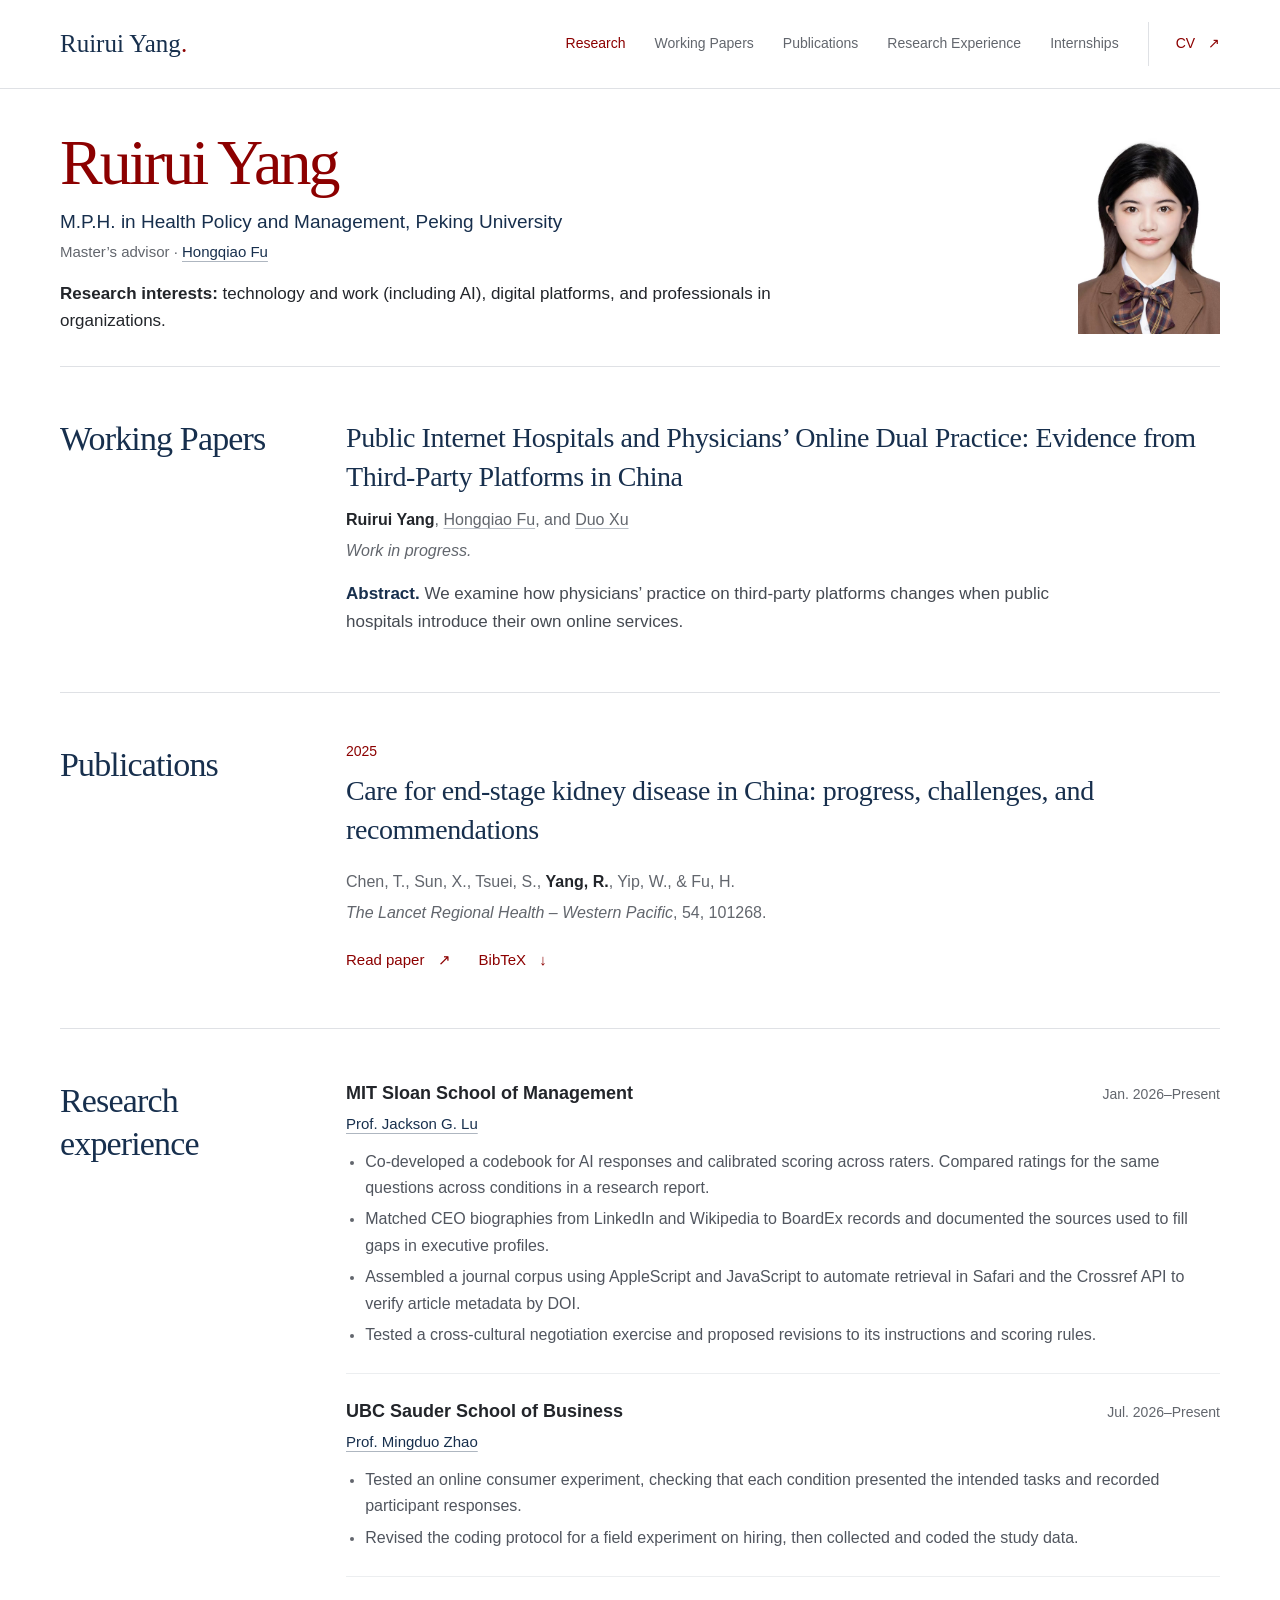
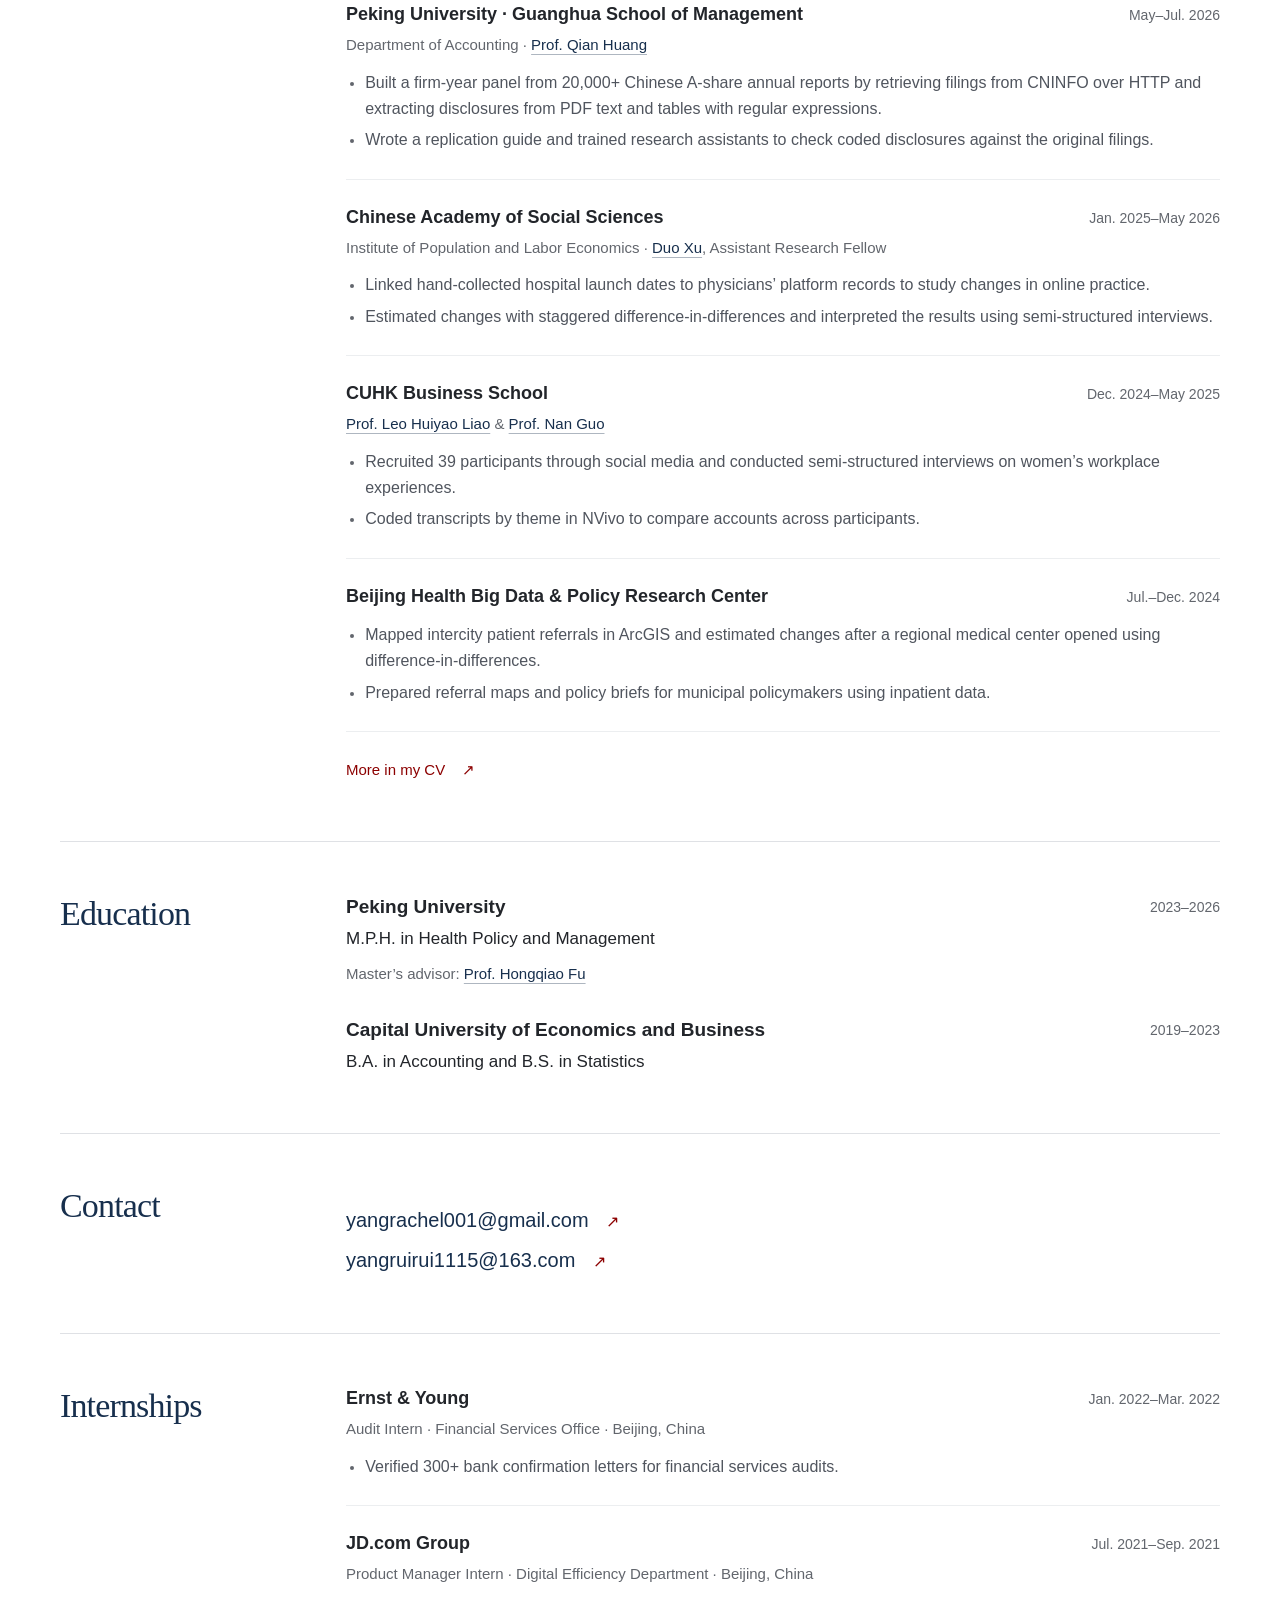
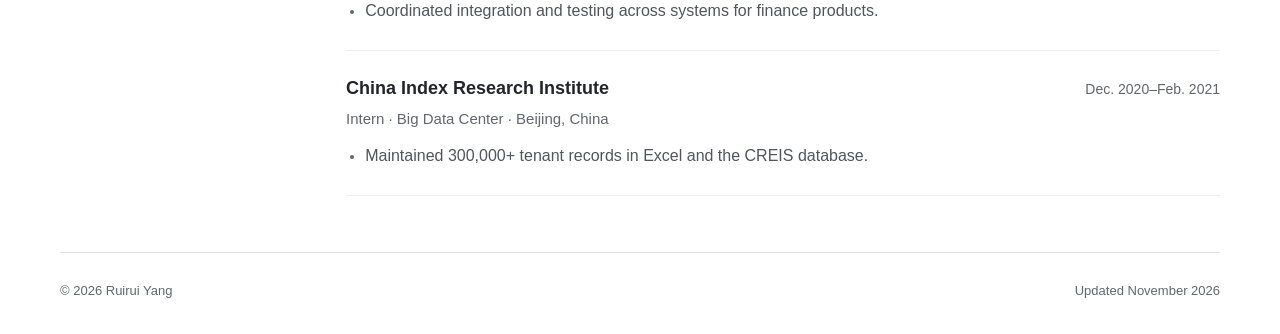
==== index.html @ d7602ce9 "Clarify research methods and consolidate the MIT appointment in the academic CV" ====
<!doctype html>
<html lang="en">
<head>
  <meta charset="utf-8">
  <meta name="viewport" content="width=device-width, initial-scale=1">
  <meta name="theme-color" content="#8c0000">
  <title>Ruirui Yang</title>
  <meta name="description" content="Ruirui Yang’s academic homepage. Research interests include technology and work (including AI), digital platforms, and professionals in organizations.">
  <link rel="canonical" href="https://rachel-00.github.io/">
  <meta property="og:type" content="website">
  <meta property="og:title" content="Ruirui Yang">
  <meta property="og:description" content="Working papers, publications, and research experience.">
  <meta property="og:url" content="https://rachel-00.github.io/">
  <meta property="og:image" content="https://rachel-00.github.io/assets/portrait.jpg">
  <link rel="icon" href="assets/favicon.svg" type="image/svg+xml">
  <link rel="stylesheet" href="style.css?v=9ab82fa573bd">
  <script src="script.js?v=447351da52c9" defer></script>
</head>
<body>
  <a class="skip-link" href="#main">Skip to content</a>
  <header class="site-header">
    <div class="header-inner">
      <a class="brand" href="#home" aria-label="Ruirui Yang, home">Ruirui Yang<span aria-hidden="true">.</span></a>
      <button class="menu-toggle" type="button" aria-expanded="false" aria-controls="navigation">Menu <span aria-hidden="true">+</span></button>
      <nav id="navigation" aria-label="Main navigation">
        <a href="#research">Research</a>
        <a href="#working-papers">Working Papers</a>
        <a href="#publications">Publications</a>
        <a href="#experience">Research Experience</a>
        <a href="#internships">Internships</a>
        <a class="nav-cv" href="assets/Ruirui_Yang_CV.pdf?v=238745b61791" target="_blank" rel="noopener">CV <span aria-hidden="true">↗</span><span class="sr-only"> (PDF, opens in a new tab)</span></a>
      </nav>
    </div>
  </header>
  <main id="main" class="wrap">
    <section class="research-intro" id="research" aria-labelledby="name">
      <div class="identity" id="home">
        <h1 id="name">Ruirui Yang</h1>
        <p class="affiliation">M.P.H. in Health Policy and Management, Peking University</p>
        <p class="mentor">Master’s advisor · <a href="https://sph.pku.edu.cn/info/1652/4304.htm" target="_blank" rel="noopener">Hongqiao Fu<span class="sr-only"> (opens in a new tab)</span></a></p>
      </div>
      <figure class="profile-photo"><img src="assets/portrait.jpg" width="780" height="1134" alt="Ruirui Yang" fetchpriority="high"></figure>
      <p class="research-interests"><strong>Research interests:</strong> technology and work (including AI), digital platforms, and professionals in organizations.</p>
    </section>

    <section class="content-section" id="working-papers" aria-labelledby="working-title">
      <div class="section-heading"><h2 id="working-title">Working Papers</h2></div>
      <article class="section-content publication working-paper" aria-labelledby="hospital-paper">
        <h3 id="hospital-paper">Public Internet Hospitals and Physicians’ Online Dual Practice: Evidence from Third-Party Platforms in China</h3>
        <p class="authors"><strong>Ruirui Yang</strong>, <a href="https://sph.pku.edu.cn/info/1652/4304.htm">Hongqiao Fu</a>, and <a href="http://iple.cssn.cn/kydw/tx/xd/">Duo Xu</a></p>
        <p class="journal"><em>Work in progress.</em></p>
        <p class="paper-abstract"><b>Abstract.</b> We examine how physicians’ practice on third-party platforms changes when public hospitals introduce their own online services.</p>
      </article>
    </section>

    <section class="content-section" id="publications" aria-labelledby="publications-title">
      <div class="section-heading"><h2 id="publications-title">Publications</h2></div>
      <div class="section-content"><article class="publication">
        <p class="publication-year">2025</p>
        <h3><a href="https://doi.org/10.1016/j.lanwpc.2024.101268" target="_blank" rel="noopener">Care for end-stage kidney disease in China: progress, challenges, and recommendations<span class="sr-only"> (opens in a new tab)</span></a></h3>
        <p class="authors">Chen, T., Sun, X., Tsuei, S., <strong>Yang, R.</strong>, Yip, W., &amp; Fu, H.</p>
        <p class="journal"><em>The Lancet Regional Health – Western Pacific</em>, 54, 101268.</p>
        <div class="publication-links"><a href="https://doi.org/10.1016/j.lanwpc.2024.101268" target="_blank" rel="noopener">Read paper <span aria-hidden="true">↗</span><span class="sr-only"> (opens in a new tab)</span></a><a href="assets/yang-2025-kidney-care.bib" download>BibTeX <span aria-hidden="true">↓</span></a></div>
      </article></div>
    </section>

    <section class="content-section" id="experience" aria-labelledby="experience-title">
      <div class="section-heading"><h2 id="experience-title">Research experience</h2></div>
      <div class="section-content">

        <article class="appointment">
          <div class="entry"><h3>MIT Sloan School of Management</h3><p class="date">Jan. 2026–Present</p></div>
          <p class="mentor"><a href="https://www.jacksonlu.net/" target="_blank" rel="noopener">Prof. Jackson G. Lu<span class="sr-only"> (opens in a new tab)</span></a></p>
          <ul>
            <li>Co-developed a codebook for AI responses and calibrated scoring across raters. Compared ratings for the same questions across conditions in a research report.</li>
            <li>Matched CEO biographies from LinkedIn and Wikipedia to BoardEx records and documented the sources used to fill gaps in executive profiles.</li>
            <li>Assembled a journal corpus using AppleScript and JavaScript to automate retrieval in Safari and the Crossref API to verify article metadata by DOI.</li>
            <li>Tested a cross-cultural negotiation exercise and proposed revisions to its instructions and scoring rules.</li>
          </ul>
        </article>
        <article class="appointment">
          <div class="entry"><h3>UBC Sauder School of Business</h3><p class="date">Jul. 2026–Present</p></div>
          <p class="mentor"><a href="https://mingduozhao.com/" target="_blank" rel="noopener">Prof. Mingduo Zhao<span class="sr-only"> (opens in a new tab)</span></a></p>
          <ul>
            <li>Tested an online consumer experiment, checking that each condition presented the intended tasks and recorded participant responses.</li>
            <li>Revised the coding protocol for a field experiment on hiring, then collected and coded the study data.</li>
          </ul>
        </article>
        <article class="appointment">
          <div class="entry"><h3>Peking University · Guanghua School of Management</h3><p class="date">May–Jul. 2026</p></div>
          <p class="mentor">Department of Accounting · <a href="https://en.gsm.pku.edu.cn/faculty/qhuang/" target="_blank" rel="noopener">Prof. Qian Huang<span class="sr-only"> (opens in a new tab)</span></a></p>
          <ul>
            <li>Built a firm-year panel from 20,000+ Chinese A-share annual reports by retrieving filings from CNINFO over HTTP and extracting disclosures from PDF text and tables with regular expressions.</li>
            <li>Wrote a replication guide and trained research assistants to check coded disclosures against the original filings.</li>
          </ul>
        </article>
        <article class="appointment">
          <div class="entry"><h3>Chinese Academy of Social Sciences</h3><p class="date">Jan. 2025–May 2026</p></div>
          <p class="mentor">Institute of Population and Labor Economics · <a href="http://iple.cssn.cn/kydw/tx/xd/" target="_blank" rel="noopener">Duo Xu<span class="sr-only"> (opens in a new tab)</span></a>, Assistant Research Fellow</p>
          <ul>
            <li>Linked hand-collected hospital launch dates to physicians’ platform records to study changes in online practice.</li>
            <li>Estimated changes with staggered difference-in-differences and interpreted the results using semi-structured interviews.</li>
          </ul>
        </article>
        <article class="appointment">
          <div class="entry"><h3>CUHK Business School</h3><p class="date">Dec. 2024–May 2025</p></div>
          <p class="mentor"><a href="https://www.bschool.cuhk.edu.hk/staff/liao-huiyao/" target="_blank" rel="noopener">Prof. Leo Huiyao Liao<span class="sr-only"> (opens in a new tab)</span></a> &amp; <a href="https://www.bschool.cuhk.edu.hk/staff/guo-nan/" target="_blank" rel="noopener">Prof. Nan Guo<span class="sr-only"> (opens in a new tab)</span></a></p>
          <ul>
            <li>Recruited 39 participants through social media and conducted semi-structured interviews on women’s workplace experiences.</li>
            <li>Coded transcripts by theme in NVivo to compare accounts across participants.</li>
          </ul>
        </article>
        <article class="appointment">
          <div class="entry"><h3>Beijing Health Big Data &amp; Policy Research Center</h3><p class="date">Jul.–Dec. 2024</p></div>
          <ul>
            <li>Mapped intercity patient referrals in ArcGIS and estimated changes after a regional medical center opened using difference-in-differences.</li>
            <li>Prepared referral maps and policy briefs for municipal policymakers using inpatient data.</li>
          </ul>
        </article>
        <a class="text-link full-cv-link" href="assets/Ruirui_Yang_CV.pdf?v=238745b61791" target="_blank" rel="noopener">More in my CV <span aria-hidden="true">↗</span><span class="sr-only"> (PDF, opens in a new tab)</span></a>
      </div>
    </section>

    <section class="content-section" id="education" aria-labelledby="education-title">
      <div class="section-heading"><h2 id="education-title">Education</h2></div>
      <div class="section-content education-list">
        <article class="entry"><div><h3>Peking University</h3><p>M.P.H. in Health Policy and Management</p><p class="mentor">Master’s advisor: <a href="https://sph.pku.edu.cn/info/1652/4304.htm" target="_blank" rel="noopener">Prof. Hongqiao Fu<span class="sr-only"> (opens in a new tab)</span></a></p></div><p class="date">2023–2026</p></article>
        <article class="entry"><div><h3>Capital University of Economics and Business</h3><p>B.A. in Accounting and B.S. in Statistics</p></div><p class="date">2019–2023</p></article>
      </div>
    </section>

    <section class="content-section contact-section" id="contact" aria-labelledby="contact-title">
      <div class="section-heading"><h2 id="contact-title">Contact</h2></div>
      <div class="section-content"><a href="mailto:yangrachel001@gmail.com">yangrachel001@gmail.com <span aria-hidden="true">↗</span></a><a href="mailto:yangruirui1115@163.com">yangruirui1115@163.com <span aria-hidden="true">↗</span></a></div>
    </section>
    <section class="content-section" id="internships" aria-labelledby="internships-title">
      <div class="section-heading"><h2 id="internships-title">Internships</h2></div>
      <div class="section-content">
        <article class="appointment">
          <div class="entry"><h3>Ernst &amp; Young</h3><p class="date">Jan. 2022–Mar. 2022</p></div>
          <p class="mentor">Audit Intern · Financial Services Office · Beijing, China</p>
          <ul><li>Verified 300+ bank confirmation letters for financial services audits.</li></ul>
        </article>
        <article class="appointment">
          <div class="entry"><h3>JD.com Group</h3><p class="date">Jul. 2021–Sep. 2021</p></div>
          <p class="mentor">Product Manager Intern · Digital Efficiency Department · Beijing, China</p>
          <ul><li>Coordinated integration and testing across systems for finance products.</li></ul>
        </article>
        <article class="appointment">
          <div class="entry"><h3>China Index Research Institute</h3><p class="date">Dec. 2020–Feb. 2021</p></div>
          <p class="mentor">Intern · Big Data Center · Beijing, China</p>
          <ul><li>Maintained 300,000+ tenant records in Excel and the CREIS database.</li></ul>
        </article>
      </div>
    </section>
  </main>
  <footer class="wrap site-footer"><p>© <span id="year">2026</span> Ruirui Yang</p><p>Updated November 2026</p></footer>
</body>
</html>
---- style.css ----
@charset "UTF-8";
:root{--red:#8c0000;--navy:#172f4d;--ink:#22252a;--muted:#62666d;--line:#dfe1e5;--paper:#fff;--serif:Georgia,'Times New Roman',serif;--sans:-apple-system,BlinkMacSystemFont,'Segoe UI',Arial,sans-serif}
*{box-sizing:border-box}html{scroll-behavior:smooth;scroll-padding-top:110px}body{margin:0;background:var(--paper);color:var(--ink);font:17px/1.7 var(--sans);-webkit-font-smoothing:antialiased}h1,h2,h3,p,figure{margin:0}a{color:inherit;text-decoration:none}a:hover{color:var(--red)}a:focus-visible,button:focus-visible{outline:2px solid var(--red);outline-offset:5px}::selection{background:#f2dada}.wrap,.header-inner{width:calc(100% - 112px);max-width:1160px;margin:auto}.sr-only{position:absolute;width:1px;height:1px;padding:0;margin:-1px;overflow:hidden;clip:rect(0,0,0,0);white-space:nowrap;border:0}.skip-link{position:fixed;top:10px;left:10px;z-index:30;padding:10px 20px;background:white;transform:translateY(-200%)}.skip-link:focus{transform:translateY(0)}
.site-header{position:sticky;top:0;z-index:10;background:rgba(255,255,255,.97);border-bottom:1px solid var(--line);backdrop-filter:blur(12px)}.header-inner{height:88px;display:flex;align-items:center;justify-content:space-between;gap:32px}.brand{font:400 25px/1.2 var(--serif);white-space:nowrap;color:var(--navy)}.brand>span{color:var(--red)}nav{display:flex;align-items:center;gap:29px;font-size:14px;color:var(--muted)}nav a{padding:10px 0}nav a[aria-current]{color:var(--red)}nav .nav-cv{color:var(--red);border-left:1px solid var(--line);padding-left:27px}nav .nav-cv>span[aria-hidden]{margin-left:9px}.menu-toggle{display:none}
.hero{display:grid;grid-template-columns:minmax(0,1fr) 280px;gap:72px;align-items:center;padding:78px 0 82px}.eyebrow{color:var(--muted);font-size:13px;letter-spacing:.13em;text-transform:uppercase;margin-bottom:25px}h1{font:400 clamp(64px,6.6vw,86px)/1.12 var(--serif);letter-spacing:-.045em;color:var(--red);white-space:nowrap}.intro{font-size:21px;line-height:1.65;margin-top:29px}.intro>span{font-size:19px;color:var(--navy)}.advisor{margin-top:13px;font-size:16px;color:var(--muted)}.advisor a,.mentor a,.project-mentor a{color:var(--navy);text-decoration:underline;text-decoration-color:#aeb6c0;text-decoration-thickness:1px;text-underline-offset:4px}.advisor a:hover,.mentor a:hover,.project-mentor a:hover{color:var(--red);text-decoration-color:var(--red)}.hero-links{display:flex;gap:30px;align-items:center;margin-top:33px;font-size:15px}.hero-links a>span[aria-hidden]{margin-left:12px}.button{background:var(--red);color:white;padding:12px 22px;display:inline-block}.button:hover{background:#690000;color:white}.text-link{color:var(--red)}.text-link:hover{text-decoration:underline;text-underline-offset:5px}.portrait{position:relative;padding:0 12px 12px 0}.portrait:after{content:'';position:absolute;inset:14px 0 0 14px;border-right:2px solid var(--red);border-bottom:2px solid var(--red);z-index:-1}.portrait img{display:block;width:100%;height:auto;aspect-ratio:780/1134}
.content-section,.projects-section{border-top:1px solid var(--line);padding:51px 0 56px}.content-section{display:grid;grid-template-columns:230px minmax(0,1fr);gap:56px}.section-heading{display:flex;flex-direction:column;gap:10px}.section-number{font-size:12px;letter-spacing:.14em;color:var(--red);line-height:1}h2{font:400 34px/1.25 var(--serif);color:var(--navy);letter-spacing:-.025em}.entry{display:flex;justify-content:space-between;gap:24px;align-items:flex-start}.entry+.entry{margin-top:29px}h3{font-size:19px;font-weight:600;line-height:1.5}.education-list p{font-size:17px;margin-top:4px}.mentor,.education-list .mentor{font-size:15px;color:var(--muted);margin-top:7px}.date,.education-list .date{font-size:14px;color:var(--muted);white-space:nowrap;flex-shrink:0;padding-top:3px;margin:0;font-variant-numeric:tabular-nums}.project-grid{display:grid;grid-template-columns:repeat(3,minmax(0,1fr));gap:36px;margin-top:35px}.project{border-top:2px solid var(--navy);padding-top:21px;display:flex;flex-direction:column;align-items:flex-start}.project-context{font-size:13px;color:var(--muted);letter-spacing:.02em}.project h3{font:400 27px/1.3 var(--serif);letter-spacing:-.02em;color:var(--navy);margin:15px 0}.project>p:not(.project-context):not(.project-mentor){font-size:16px;line-height:1.8;margin-bottom:20px}.project .project-mentor{margin-top:auto;font-size:14px}.publication-year{font-size:14px;line-height:1;color:var(--red);margin-bottom:13px}.publication h3{font:400 28px/1.4 var(--serif);letter-spacing:-.015em;color:var(--navy)}.publication h3 a:hover{text-decoration:underline;text-decoration-thickness:1px;text-underline-offset:5px}.authors{font-size:16px;color:var(--muted);margin-top:19px}.authors strong{color:var(--ink);font-weight:600}.journal{font-size:16px;color:var(--muted);margin-top:3px}.publication-links{display:flex;gap:28px;margin-top:21px;font-size:15px;color:var(--red)}.publication-links span[aria-hidden]{margin-left:9px}.publication-links a:hover{text-decoration:underline;text-underline-offset:5px}.section-note{font-size:15px;color:var(--muted);margin-bottom:24px}.appointment{padding-bottom:25px;border-bottom:1px solid #eceef0}.appointment+.appointment{margin-top:24px}.appointment h3{font-size:18px;font-weight:550}.appointment>.mentor{margin-top:4px}.full-cv-link{display:inline-block;margin-top:25px;font-size:15px}.full-cv-link>span[aria-hidden]{margin-left:13px}.contact-section .section-content{display:flex;flex-direction:column;align-items:flex-start;gap:6px;font-size:20px;color:var(--navy);padding-top:18px}.contact-section a{overflow-wrap:anywhere}.contact-section a>span{font-size:16px;color:var(--red);margin-left:12px}.contact-section a:hover{text-decoration:underline;text-underline-offset:5px}.site-footer{border-top:1px solid var(--line);display:flex;justify-content:space-between;gap:20px;padding:27px 0 32px;color:var(--muted);font-size:13px}
@media(max-width:1100px){.wrap,.header-inner{width:calc(100% - 80px)}.hero{grid-template-columns:minmax(0,1fr) 240px;gap:40px}h1{font-size:68px}.intro{font-size:19px}.content-section{grid-template-columns:200px minmax(0,1fr);gap:35px}.entry{flex-wrap:wrap;gap:5px 20px}.appointment .entry{display:block}.appointment .date{margin-top:3px}.project-grid{gap:28px}nav{gap:22px}}
@media(max-width:800px){.wrap,.header-inner{width:calc(100% - 56px)}.header-inner{height:76px}.brand{font-size:24px}.menu-toggle{display:flex;align-items:center;gap:14px;font:15px var(--sans);background:none;border:0;padding:12px 0 12px 12px;color:var(--navy);cursor:pointer}.menu-toggle>span{font-size:24px;line-height:1}.menu-toggle[aria-expanded=true]>span{transform:rotate(45deg)}nav{display:none;position:absolute;top:76px;left:0;right:0;background:white;border-bottom:1px solid var(--line);padding:17px 28px 25px;gap:0;align-items:stretch}nav.is-open{display:flex;flex-direction:column}nav a{padding:10px 0;font-size:16px}nav .nav-cv{border:0;padding-left:0}.hero{grid-template-columns:minmax(0,1fr) 190px;gap:28px;padding:55px 0 59px}h1{font-size:56px}.eyebrow{font-size:11px;letter-spacing:.08em;margin-bottom:20px}.intro{font-size:18px;margin-top:23px}.intro>span{font-size:17px}.advisor{font-size:15px}.hero-links{gap:21px;flex-wrap:wrap;margin-top:26px;font-size:14px}.button{padding:10px 17px}.content-section{grid-template-columns:1fr;gap:28px;padding:40px 0 45px}.projects-section{padding:40px 0 45px}.section-heading{flex-direction:row;align-items:baseline;gap:16px}h2{font-size:32px}h2 br{display:none}h2 br:after{content:' '}.project-grid{grid-template-columns:1fr;gap:29px;margin-top:28px}.project h3{font-size:26px;margin:10px 0}.project>p:not(.project-context):not(.project-mentor){margin-bottom:13px}.project-context{font-size:14px}.project .project-mentor{font-size:15px}.entry{flex-wrap:nowrap}.appointment .entry{display:flex}.contact-section .section-content{padding-top:0}.publication h3{font-size:27px}}
@media(max-width:600px){.hero{grid-template-columns:1fr;gap:35px;text-align:center}.hero-copy{display:flex;flex-direction:column;align-items:center}h1{font-size:clamp(45px,10.6vw,61px)}.eyebrow{font-size:11px;letter-spacing:.09em}.intro{font-size:18px}.hero-links{justify-content:center;gap:25px}.portrait{width:200px;justify-self:center}.entry,.appointment .entry{display:flex;flex-direction:column;gap:5px}.education-list p{font-size:16px}.education-list .mentor,.mentor{font-size:15px}.entry .date{font-size:14px;margin-top:5px}.appointment h3{font-size:18px}.appointment .mentor{margin-top:8px}.content-section,.projects-section{padding:34px 0 40px}.contact-section .section-content{font-size:18px}.site-footer{font-size:12px;gap:15px}.publication h3{font-size:26px}}
@media(max-width:360px){.wrap,.header-inner{width:calc(100% - 40px)}h1{font-size:44px}.hero-links{gap:18px;font-size:13px}.button{padding:10px 15px}.intro{font-size:17px}.advisor{font-size:14px}h2{font-size:29px}.site-footer{font-size:11px}}
@media(prefers-reduced-motion:reduce){html{scroll-behavior:auto}*{transition:none!important;animation:none!important}}
@media print{.site-header,.hero-links,.site-footer,.skip-link,.publication-links,.full-cv-link{display:none}.wrap{width:100%}.hero{padding:0 0 25px;grid-template-columns:1fr 130px;text-align:left}h1{font-size:44px}.intro{font-size:16px}.content-section{grid-template-columns:150px 1fr;gap:25px;padding:25px 0}.projects-section{padding:25px 0}h2{font-size:25px}.project-grid{grid-template-columns:repeat(3,1fr);gap:20px}.project h3{font-size:21px}.project>p:not(.project-context):not(.project-mentor){font-size:12px}.entry,.publication,.project,.appointment{break-inside:avoid}.appointment{padding-bottom:15px}.appointment+.appointment{margin-top:15px}.portrait:after{display:none}}

.appointment ul {
  margin: 12px 0 0;
  padding-inline-start: 1.2em;
  color: #50555e;
  font-size: 16px;
  line-height: 1.65;
}
.appointment li + li { margin-top: 5px; }
.appointment li::marker { color: var(--muted); font-size: .8em; }

.research-intro {
  display: grid;
  grid-template-columns: minmax(0, 1fr) 142px;
  grid-template-areas: "identity photo" "interests photo";
  gap: 15px 56px;
  align-content: center;
  padding: 38px 0 32px;
}
.identity { grid-area: identity; align-self: end; }
.research-intro h1 { font-size: clamp(50px, 5vw, 72px); }
.affiliation { margin-top: 9px; font-size: 19px; color: var(--navy); line-height: 1.45; }
.identity .mentor { margin-top: 4px; }
.profile-photo { grid-area: photo; align-self: center; }
.profile-photo img { display: block; width: 100%; height: auto; }
.research-interests { grid-area: interests; max-width: 76ch; font-size: 17px; line-height: 1.6; }
.working-paper h3 { text-wrap: pretty; }
.working-paper .authors { margin-top: 10px; }
.working-paper .authors a {
  text-decoration: underline;
  text-decoration-color: #b9bfc7;
  text-underline-offset: 3px;
}
.paper-abstract { max-width: 76ch; margin-top: 16px; line-height: 1.65; color: #454a52; }
.paper-abstract b { font-weight: 600; color: var(--navy); }
@media (max-width: 800px) {
  .research-intro { grid-template-columns: minmax(0, 1fr) 112px; column-gap: 30px; }
  .affiliation { font-size: 17px; }
}
@media (max-width: 600px) {
  .research-intro { grid-template-columns: minmax(0, 1fr) 72px; grid-template-areas: "identity photo" "interests interests"; gap: 16px 14px; padding: 26px 0 24px; }
  .research-intro h1 { font-size: clamp(35px, 8.5vw, 50px); }
  .affiliation { font-size: 16px; }
  .research-interests { font-size: 16px; }
  .identity .mentor { font-size: 14px; }
  .paper-abstract { font-size: 16px; }
}
@media print {
  .research-intro { padding: 0 0 20px; }

}
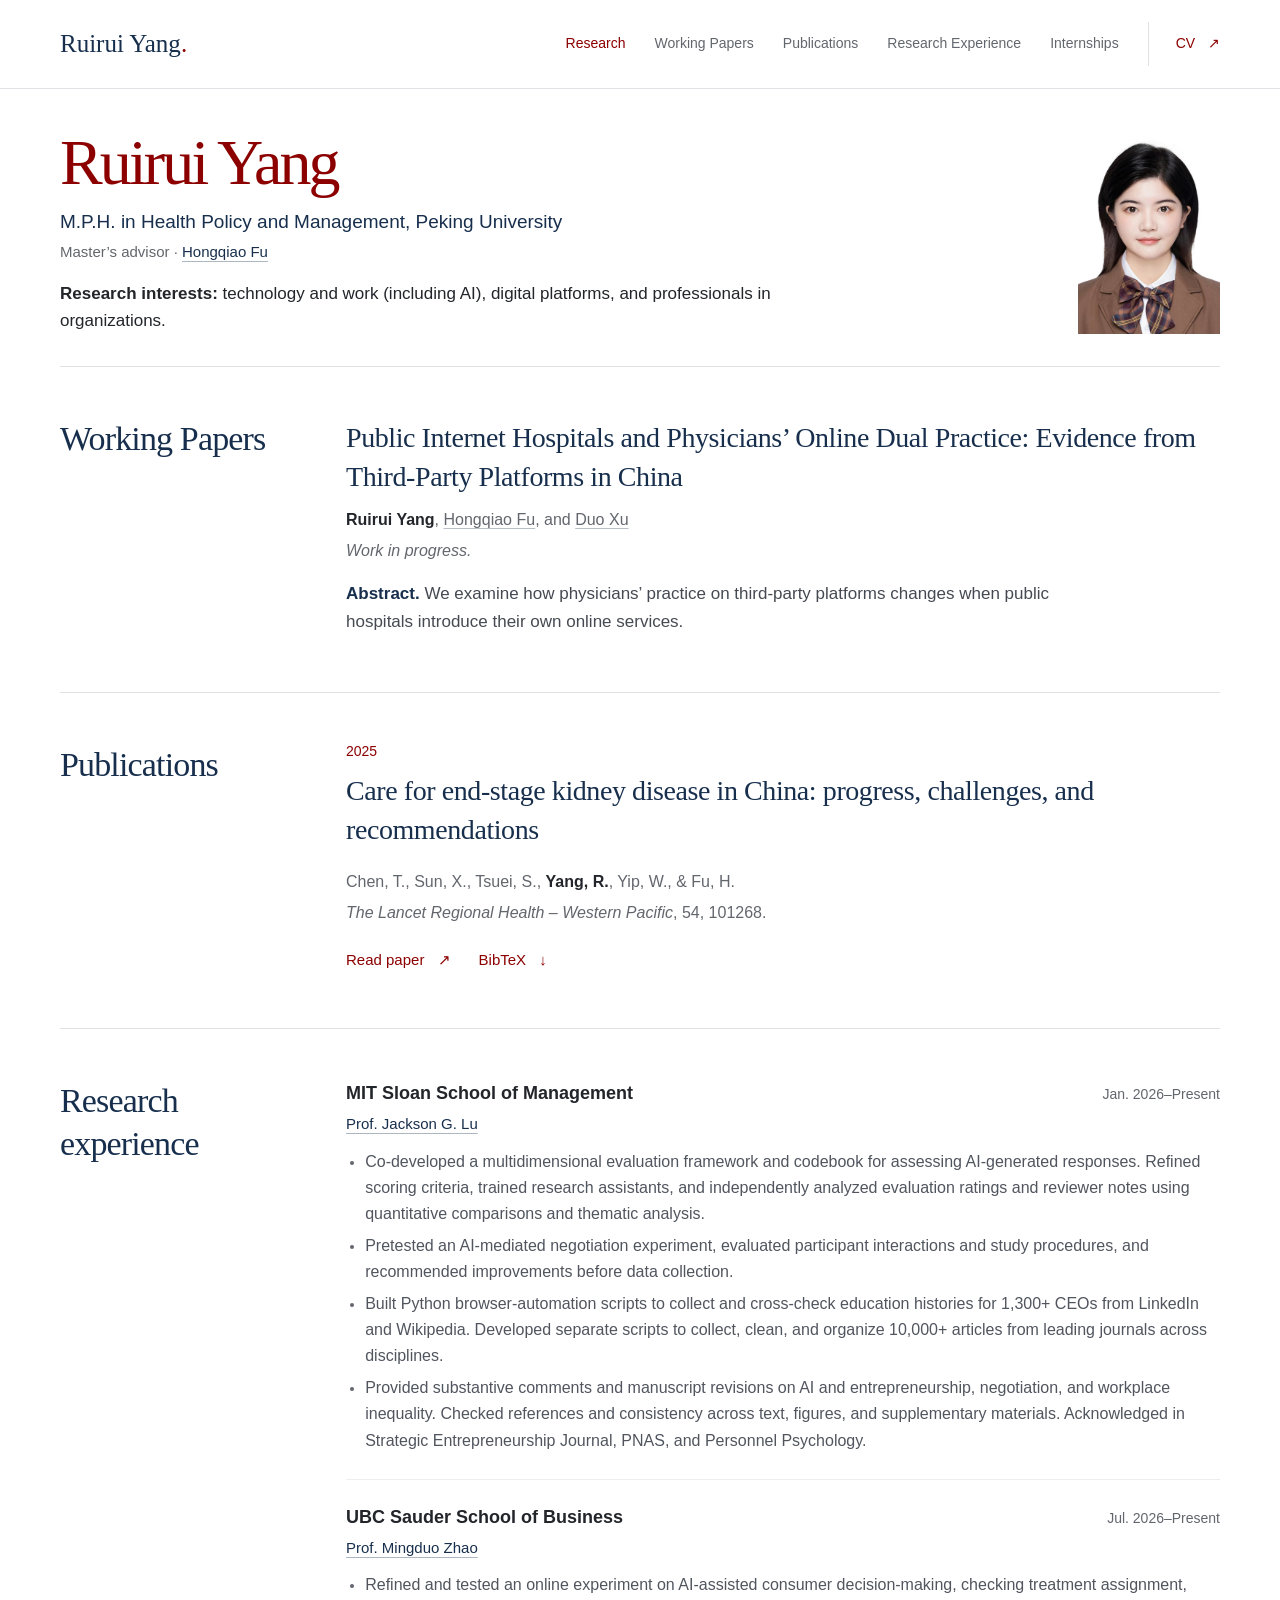
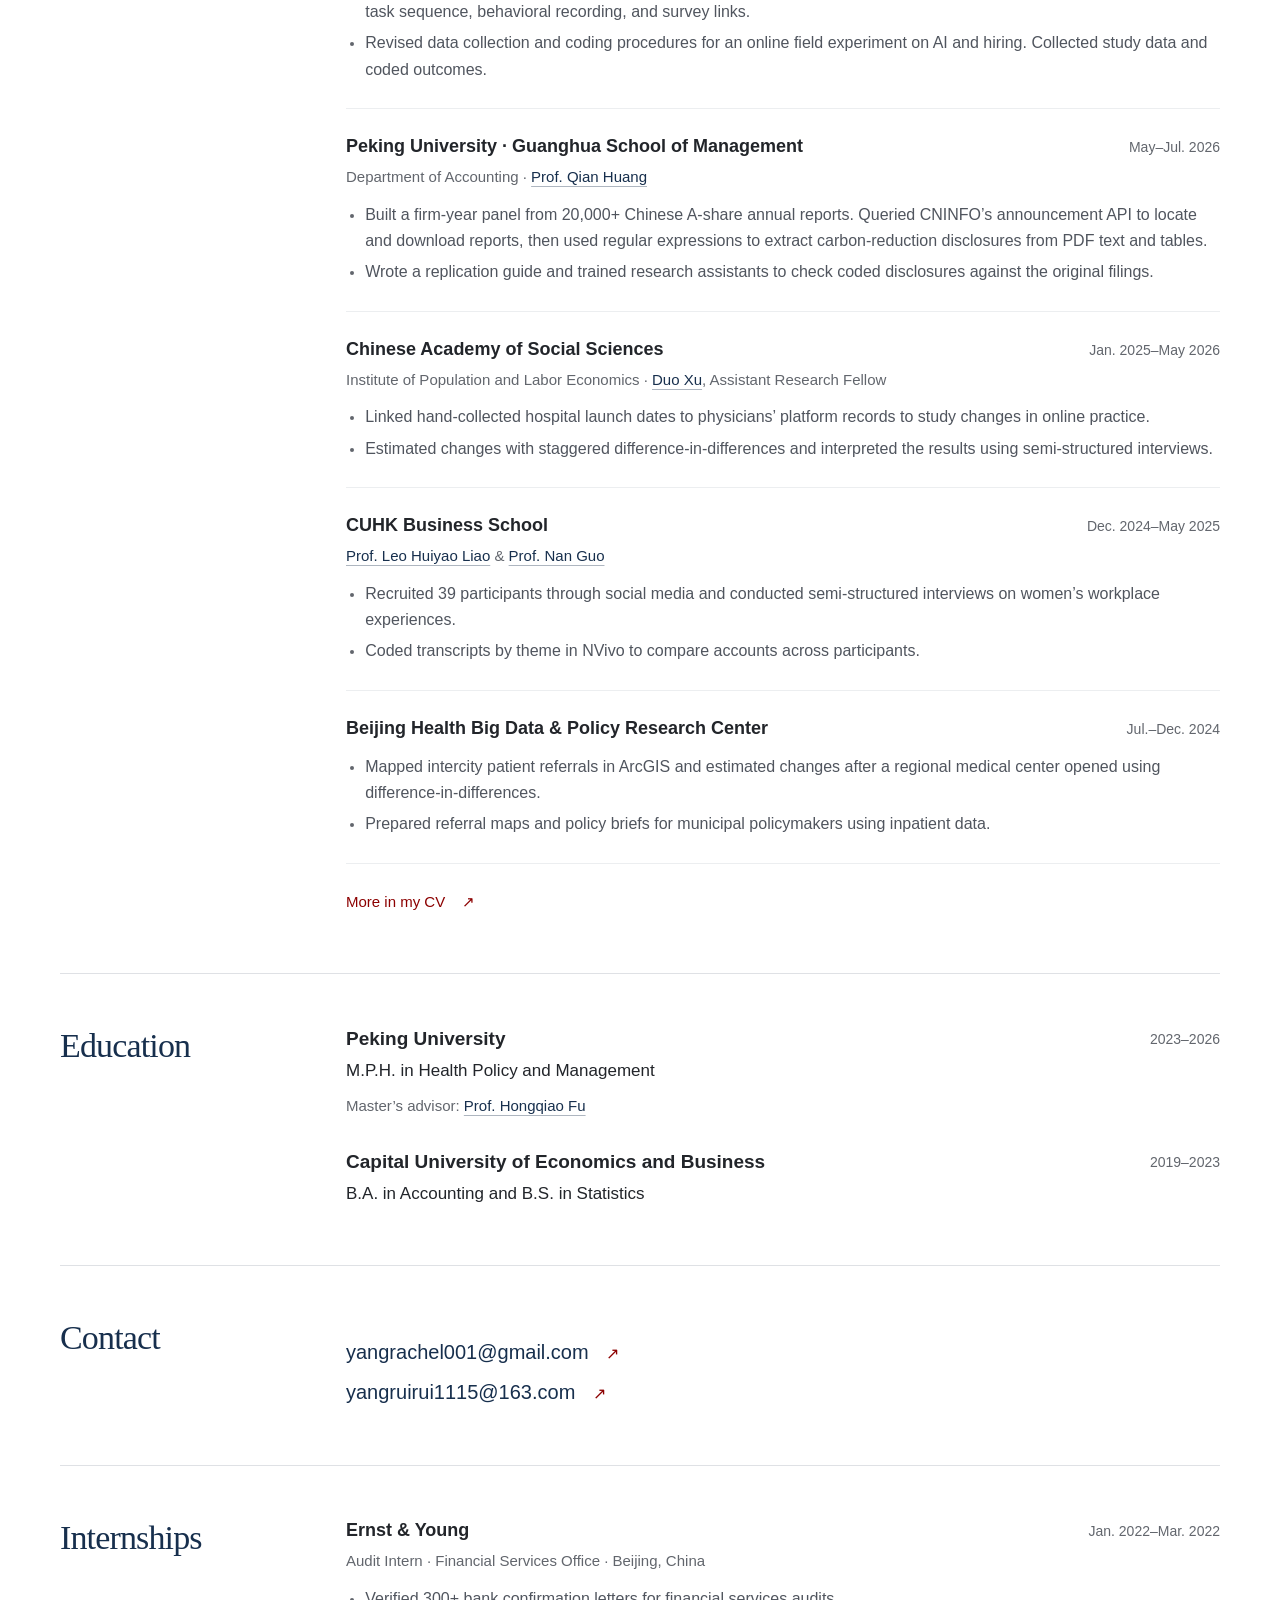
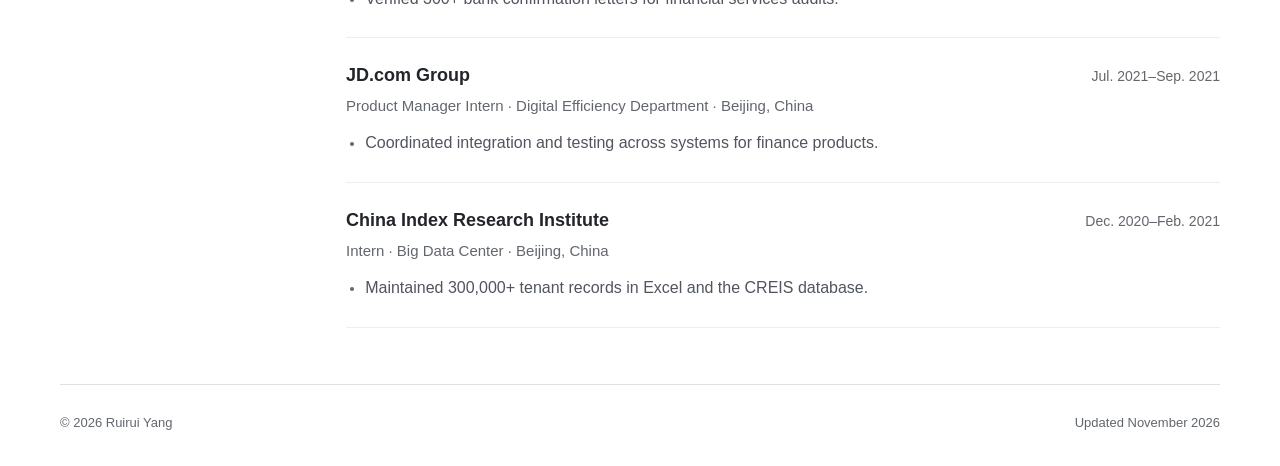
==== commit 8e4e4b88: "Use revised MIT and UBC descriptions and clarify CNINFO API collection" ====
--- a/index.html
+++ b/index.html
@@ -28,7 +28,7 @@
         <a href="#publications">Publications</a>
         <a href="#experience">Research Experience</a>
         <a href="#internships">Internships</a>
-        <a class="nav-cv" href="assets/Ruirui_Yang_CV.pdf?v=238745b61791" target="_blank" rel="noopener">CV <span aria-hidden="true">↗</span><span class="sr-only"> (PDF, opens in a new tab)</span></a>
+        <a class="nav-cv" href="assets/Ruirui_Yang_CV.pdf?v=297539d500e3" target="_blank" rel="noopener">CV <span aria-hidden="true">↗</span><span class="sr-only"> (PDF, opens in a new tab)</span></a>
       </nav>
     </div>
   </header>
@@ -72,25 +72,25 @@
           <div class="entry"><h3>MIT Sloan School of Management</h3><p class="date">Jan. 2026–Present</p></div>
           <p class="mentor"><a href="https://www.jacksonlu.net/" target="_blank" rel="noopener">Prof. Jackson G. Lu<span class="sr-only"> (opens in a new tab)</span></a></p>
           <ul>
-            <li>Co-developed a codebook for AI responses and calibrated scoring across raters. Compared ratings for the same questions across conditions in a research report.</li>
-            <li>Matched CEO biographies from LinkedIn and Wikipedia to BoardEx records and documented the sources used to fill gaps in executive profiles.</li>
-            <li>Assembled a journal corpus using AppleScript and JavaScript to automate retrieval in Safari and the Crossref API to verify article metadata by DOI.</li>
-            <li>Tested a cross-cultural negotiation exercise and proposed revisions to its instructions and scoring rules.</li>
+            <li>Co-developed a multidimensional evaluation framework and codebook for assessing AI-generated responses. Refined scoring criteria, trained research assistants, and independently analyzed evaluation ratings and reviewer notes using quantitative comparisons and thematic analysis.</li>
+            <li>Pretested an AI-mediated negotiation experiment, evaluated participant interactions and study procedures, and recommended improvements before data collection.</li>
+            <li>Built Python browser-automation scripts to collect and cross-check education histories for 1,300+ CEOs from LinkedIn and Wikipedia. Developed separate scripts to collect, clean, and organize 10,000+ articles from leading journals across disciplines.</li>
+            <li>Provided substantive comments and manuscript revisions on AI and entrepreneurship, negotiation, and workplace inequality. Checked references and consistency across text, figures, and supplementary materials. Acknowledged in <a href="https://doi.org/10.1002/sej.70050" target="_blank" rel="noopener">Strategic Entrepreneurship Journal</a>, <a href="https://www.pnas.org/doi/10.1073/pnas.2602128123" target="_blank" rel="noopener">PNAS</a>, and <a href="https://doi.org/10.1111/peps.70041" target="_blank" rel="noopener">Personnel Psychology</a>.</li>
           </ul>
         </article>
         <article class="appointment">
           <div class="entry"><h3>UBC Sauder School of Business</h3><p class="date">Jul. 2026–Present</p></div>
           <p class="mentor"><a href="https://mingduozhao.com/" target="_blank" rel="noopener">Prof. Mingduo Zhao<span class="sr-only"> (opens in a new tab)</span></a></p>
           <ul>
-            <li>Tested an online consumer experiment, checking that each condition presented the intended tasks and recorded participant responses.</li>
-            <li>Revised the coding protocol for a field experiment on hiring, then collected and coded the study data.</li>
+            <li>Refined and tested an online experiment on AI-assisted consumer decision-making, checking treatment assignment, task sequence, behavioral recording, and survey links.</li>
+            <li>Revised data collection and coding procedures for an online field experiment on AI and hiring. Collected study data and coded outcomes.</li>
           </ul>
         </article>
         <article class="appointment">
           <div class="entry"><h3>Peking University · Guanghua School of Management</h3><p class="date">May–Jul. 2026</p></div>
           <p class="mentor">Department of Accounting · <a href="https://en.gsm.pku.edu.cn/faculty/qhuang/" target="_blank" rel="noopener">Prof. Qian Huang<span class="sr-only"> (opens in a new tab)</span></a></p>
           <ul>
-            <li>Built a firm-year panel from 20,000+ Chinese A-share annual reports by retrieving filings from CNINFO over HTTP and extracting disclosures from PDF text and tables with regular expressions.</li>
+            <li>Built a firm-year panel from 20,000+ Chinese A-share annual reports. Queried CNINFO’s announcement API to locate and download reports, then used regular expressions to extract carbon-reduction disclosures from PDF text and tables.</li>
             <li>Wrote a replication guide and trained research assistants to check coded disclosures against the original filings.</li>
           </ul>
         </article>
@@ -117,7 +117,7 @@
             <li>Prepared referral maps and policy briefs for municipal policymakers using inpatient data.</li>
           </ul>
         </article>
-        <a class="text-link full-cv-link" href="assets/Ruirui_Yang_CV.pdf?v=238745b61791" target="_blank" rel="noopener">More in my CV <span aria-hidden="true">↗</span><span class="sr-only"> (PDF, opens in a new tab)</span></a>
+        <a class="text-link full-cv-link" href="assets/Ruirui_Yang_CV.pdf?v=297539d500e3" target="_blank" rel="noopener">More in my CV <span aria-hidden="true">↗</span><span class="sr-only"> (PDF, opens in a new tab)</span></a>
       </div>
     </section>
 
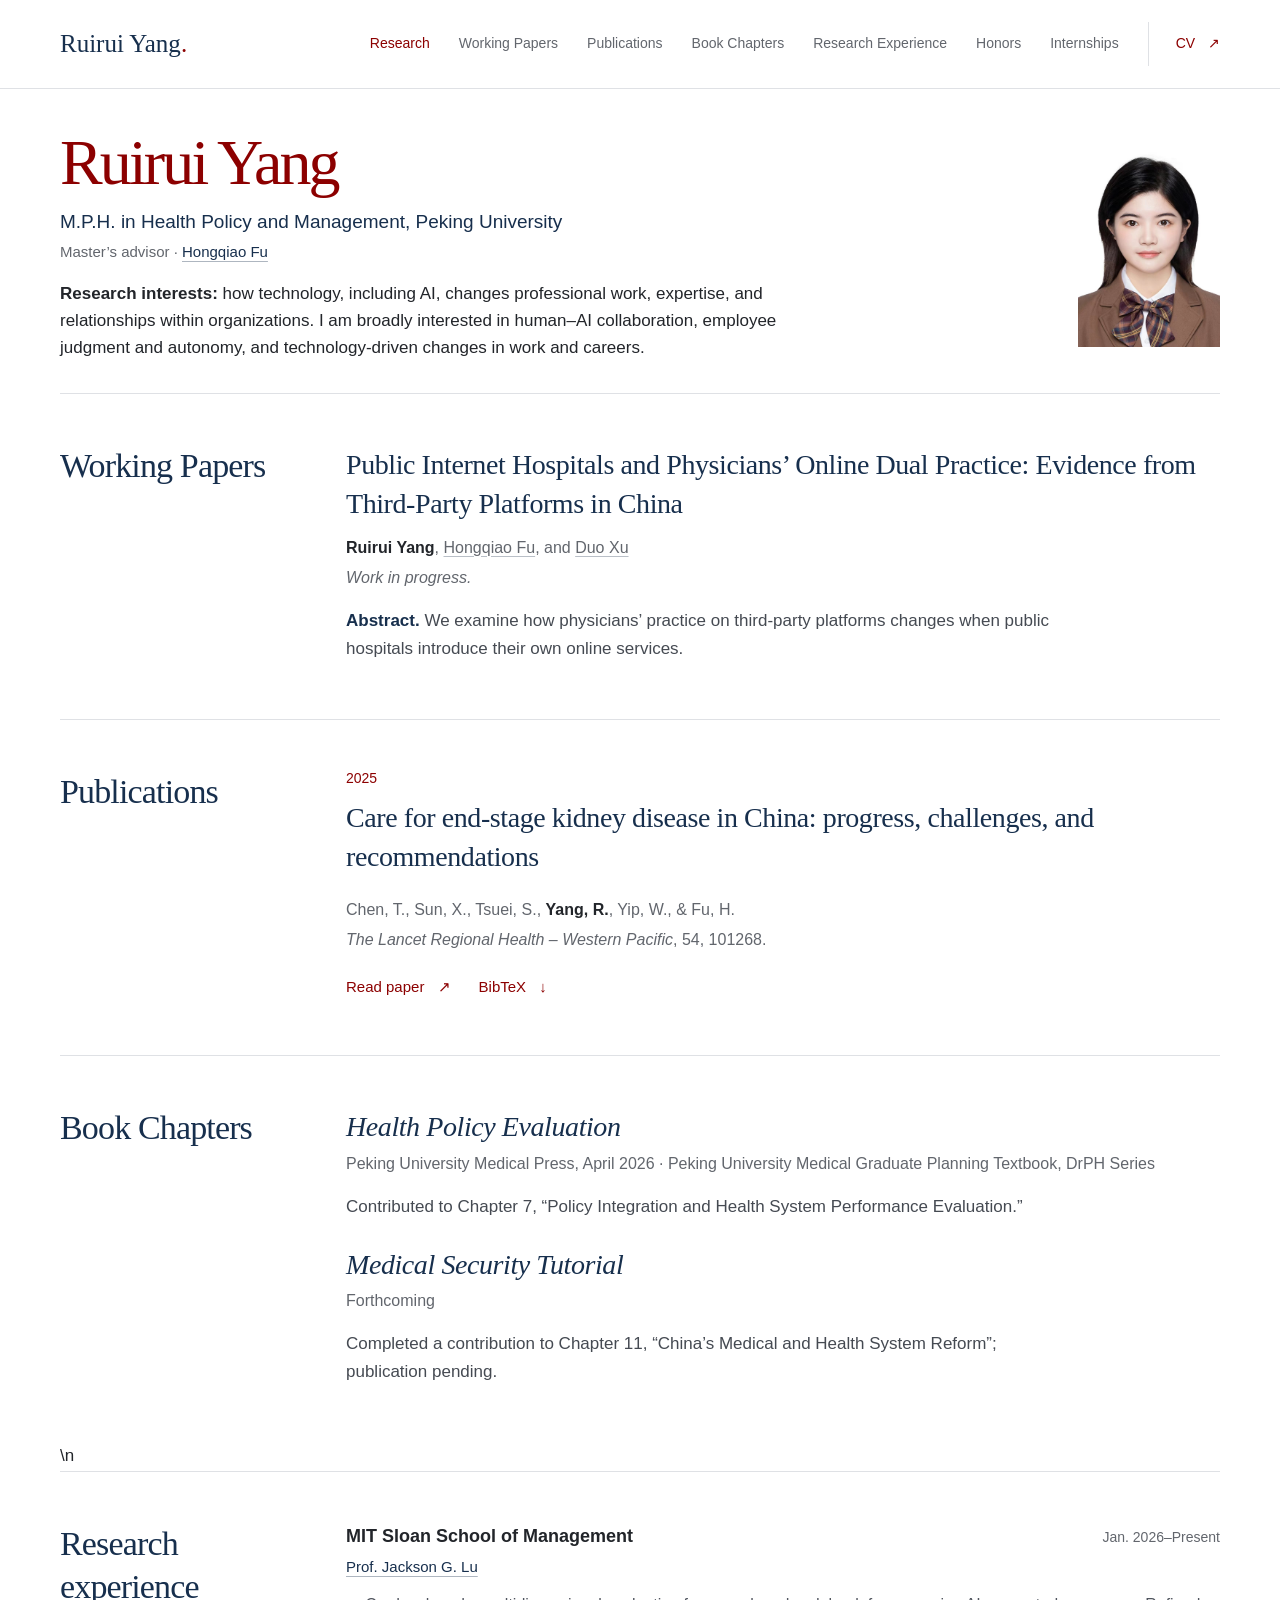
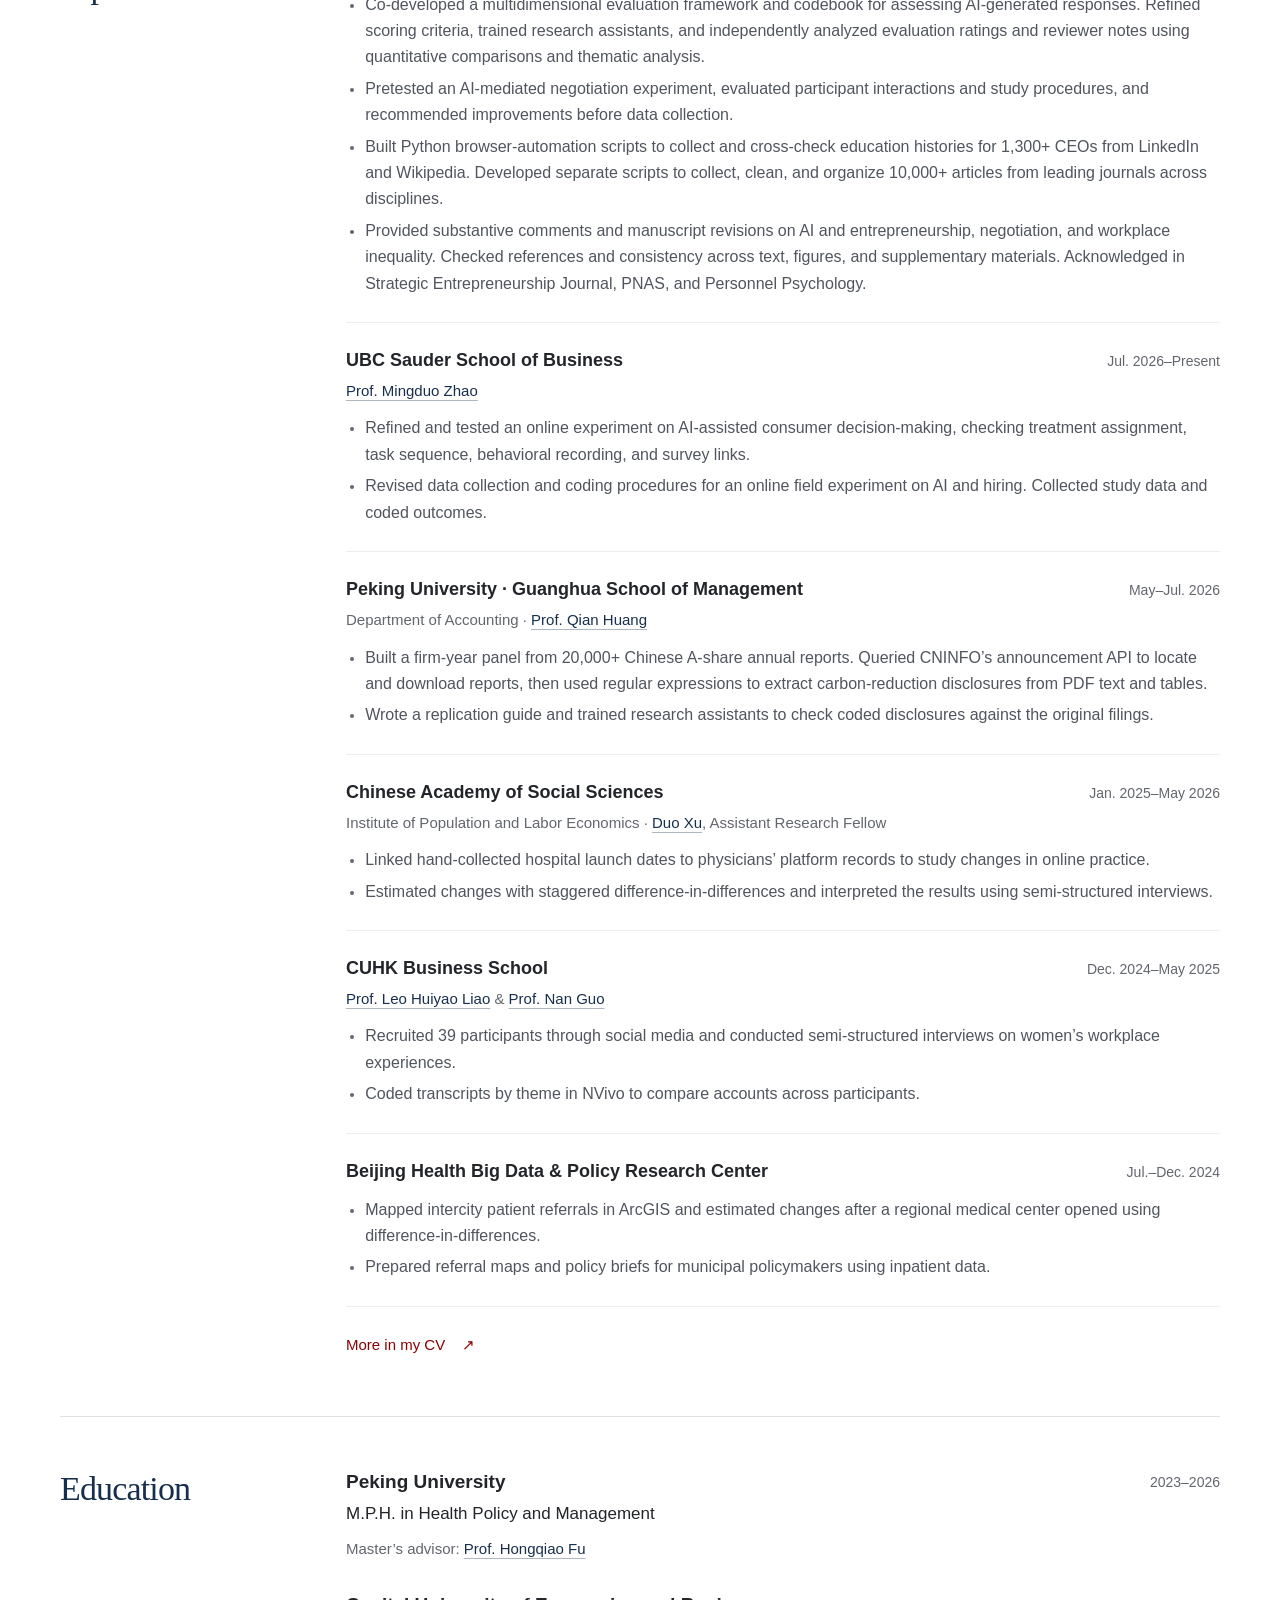
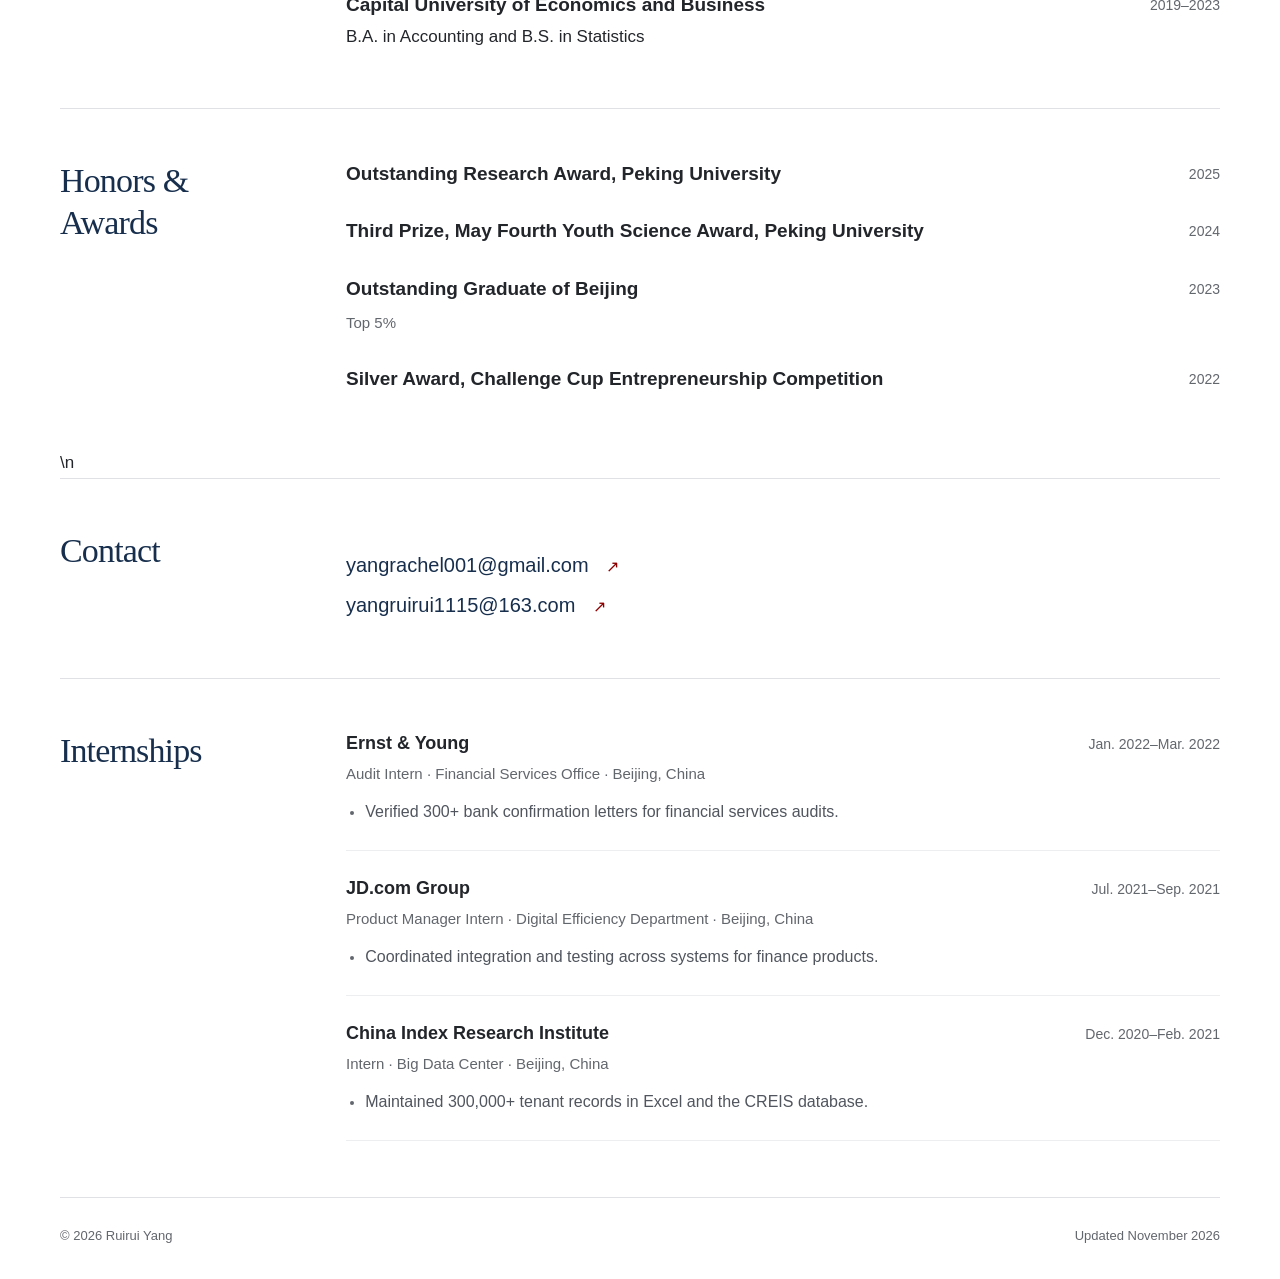
==== commit fd0f2649: "Update academic homepage with book chapters, research interests, honors, and refreshed CV link" ====
--- a/index.html
+++ b/index.html
@@ -26,9 +26,11 @@
         <a href="#research">Research</a>
         <a href="#working-papers">Working Papers</a>
         <a href="#publications">Publications</a>
+        <a href="#book-chapters">Book Chapters</a>
         <a href="#experience">Research Experience</a>
+        <a href="#honors">Honors</a>
         <a href="#internships">Internships</a>
-        <a class="nav-cv" href="assets/Ruirui_Yang_CV.pdf?v=297539d500e3" target="_blank" rel="noopener">CV <span aria-hidden="true">↗</span><span class="sr-only"> (PDF, opens in a new tab)</span></a>
+        <a class="nav-cv" href="cv.html" target="_blank" rel="noopener">CV <span aria-hidden="true">↗</span><span class="sr-only"> (PDF, opens in a new tab)</span></a>
       </nav>
     </div>
   </header>
@@ -40,7 +42,7 @@
         <p class="mentor">Master’s advisor · <a href="https://sph.pku.edu.cn/info/1652/4304.htm" target="_blank" rel="noopener">Hongqiao Fu<span class="sr-only"> (opens in a new tab)</span></a></p>
       </div>
       <figure class="profile-photo"><img src="assets/portrait.jpg" width="780" height="1134" alt="Ruirui Yang" fetchpriority="high"></figure>
-      <p class="research-interests"><strong>Research interests:</strong> technology and work (including AI), digital platforms, and professionals in organizations.</p>
+      <p class="research-interests"><strong>Research interests:</strong> how technology, including AI, changes professional work, expertise, and relationships within organizations. I am broadly interested in human–AI collaboration, employee judgment and autonomy, and technology-driven changes in work and careers.</p>
     </section>
 
     <section class="content-section" id="working-papers" aria-labelledby="working-title">
@@ -64,7 +66,23 @@
       </article></div>
     </section>
 
-    <section class="content-section" id="experience" aria-labelledby="experience-title">
+
+    <section class="content-section" id="book-chapters" aria-labelledby="books-title">
+      <div class="section-heading"><h2 id="books-title">Book Chapters</h2></div>
+      <div class="section-content">
+        <article class="publication">
+          <h3><em>Health Policy Evaluation</em></h3>
+          <p class="journal">Peking University Medical Press, April 2026 · Peking University Medical Graduate Planning Textbook, DrPH Series</p>
+          <p class="paper-abstract">Contributed to Chapter 7, “Policy Integration and Health System Performance Evaluation.”</p>
+        </article>
+        <article class="publication" style="margin-top:24px">
+          <h3><em>Medical Security Tutorial</em></h3>
+          <p class="journal">Forthcoming</p>
+          <p class="paper-abstract">Completed a contribution to Chapter 11, “China’s Medical and Health System Reform”; publication pending.</p>
+        </article>
+      </div>
+    </section>
+\n    <section class="content-section" id="experience" aria-labelledby="experience-title">
       <div class="section-heading"><h2 id="experience-title">Research experience</h2></div>
       <div class="section-content">
 
@@ -129,7 +147,17 @@
       </div>
     </section>
 
-    <section class="content-section contact-section" id="contact" aria-labelledby="contact-title">
+
+    <section class="content-section" id="honors" aria-labelledby="honors-title">
+      <div class="section-heading"><h2 id="honors-title">Honors &amp; Awards</h2></div>
+      <div class="section-content">
+        <article class="entry"><div><h3>Outstanding Research Award, Peking University</h3></div><p class="date">2025</p></article>
+        <article class="entry"><div><h3>Third Prize, May Fourth Youth Science Award, Peking University</h3></div><p class="date">2024</p></article>
+        <article class="entry"><div><h3>Outstanding Graduate of Beijing</h3><p class="mentor">Top 5%</p></div><p class="date">2023</p></article>
+        <article class="entry"><div><h3>Silver Award, Challenge Cup Entrepreneurship Competition</h3></div><p class="date">2022</p></article>
+      </div>
+    </section>
+\n    <section class="content-section contact-section" id="contact" aria-labelledby="contact-title">
       <div class="section-heading"><h2 id="contact-title">Contact</h2></div>
       <div class="section-content"><a href="mailto:yangrachel001@gmail.com">yangrachel001@gmail.com <span aria-hidden="true">↗</span></a><a href="mailto:yangruirui1115@163.com">yangruirui1115@163.com <span aria-hidden="true">↗</span></a></div>
     </section>
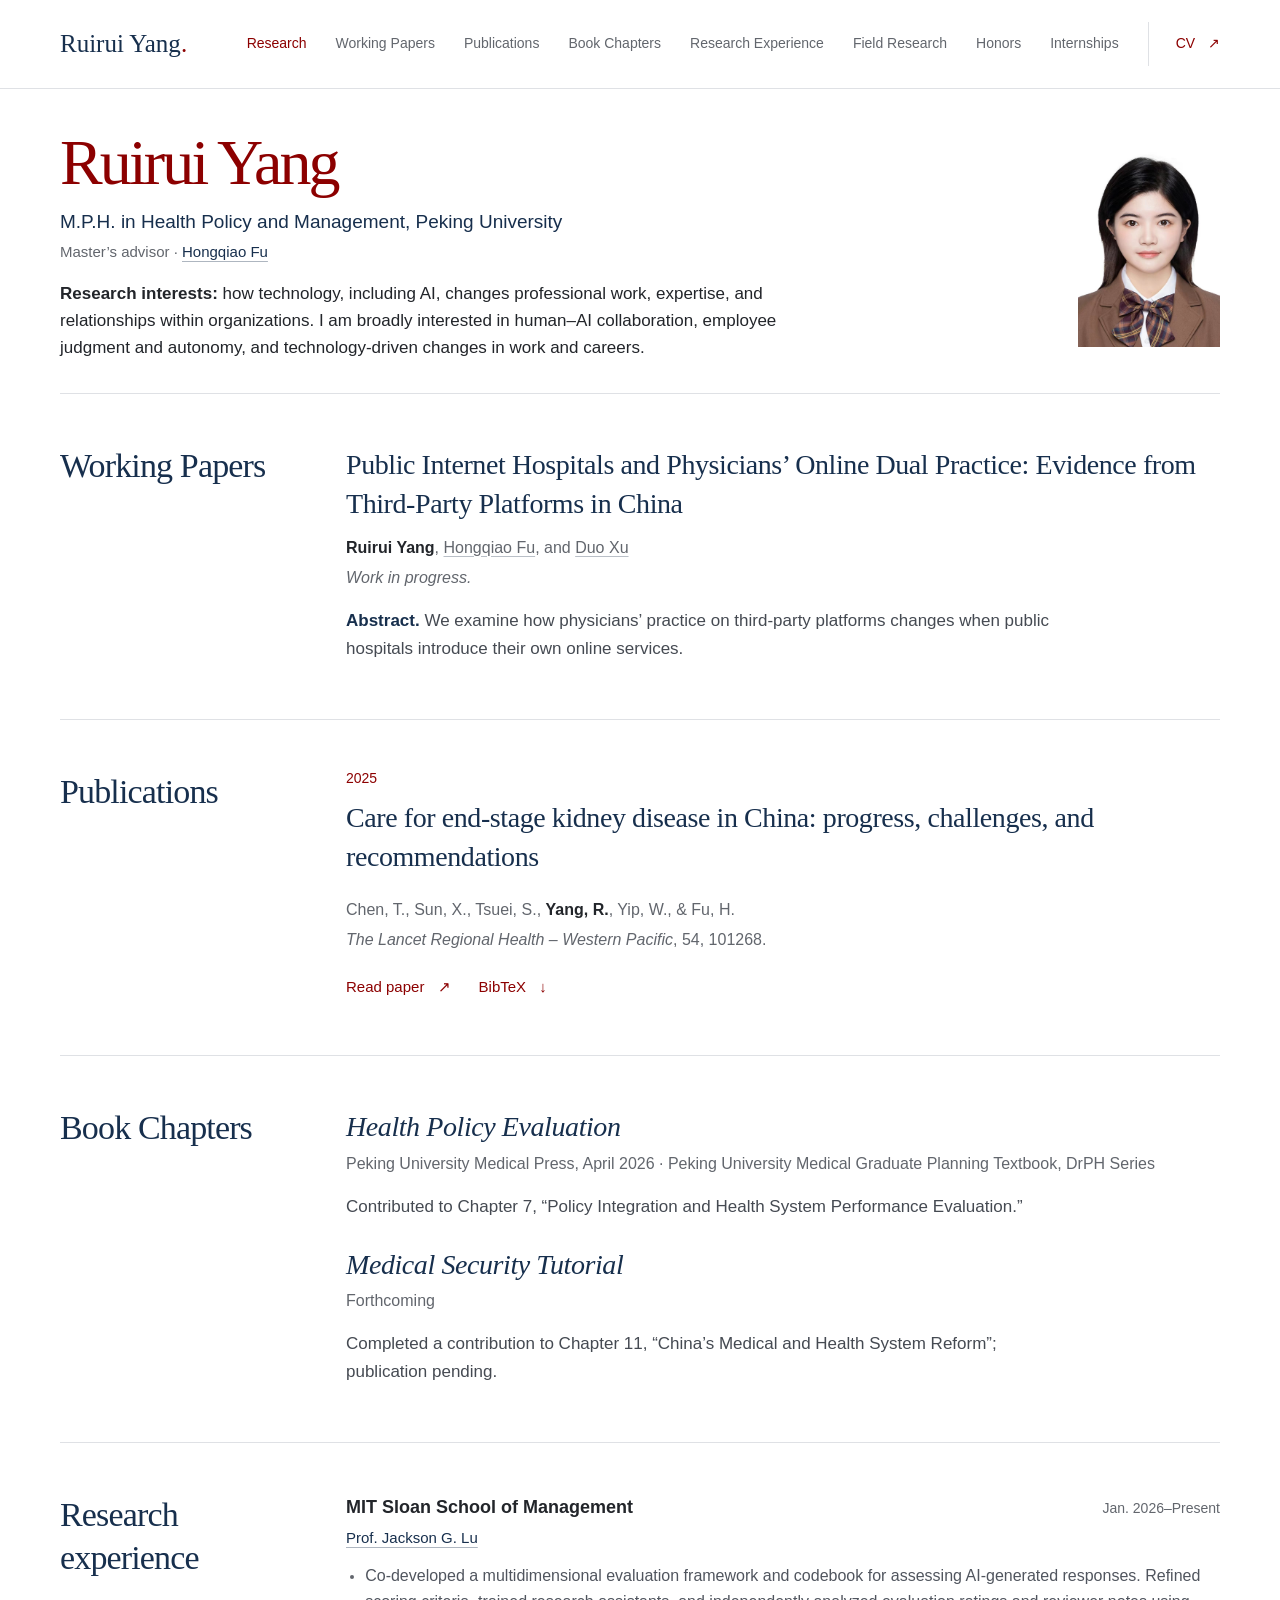
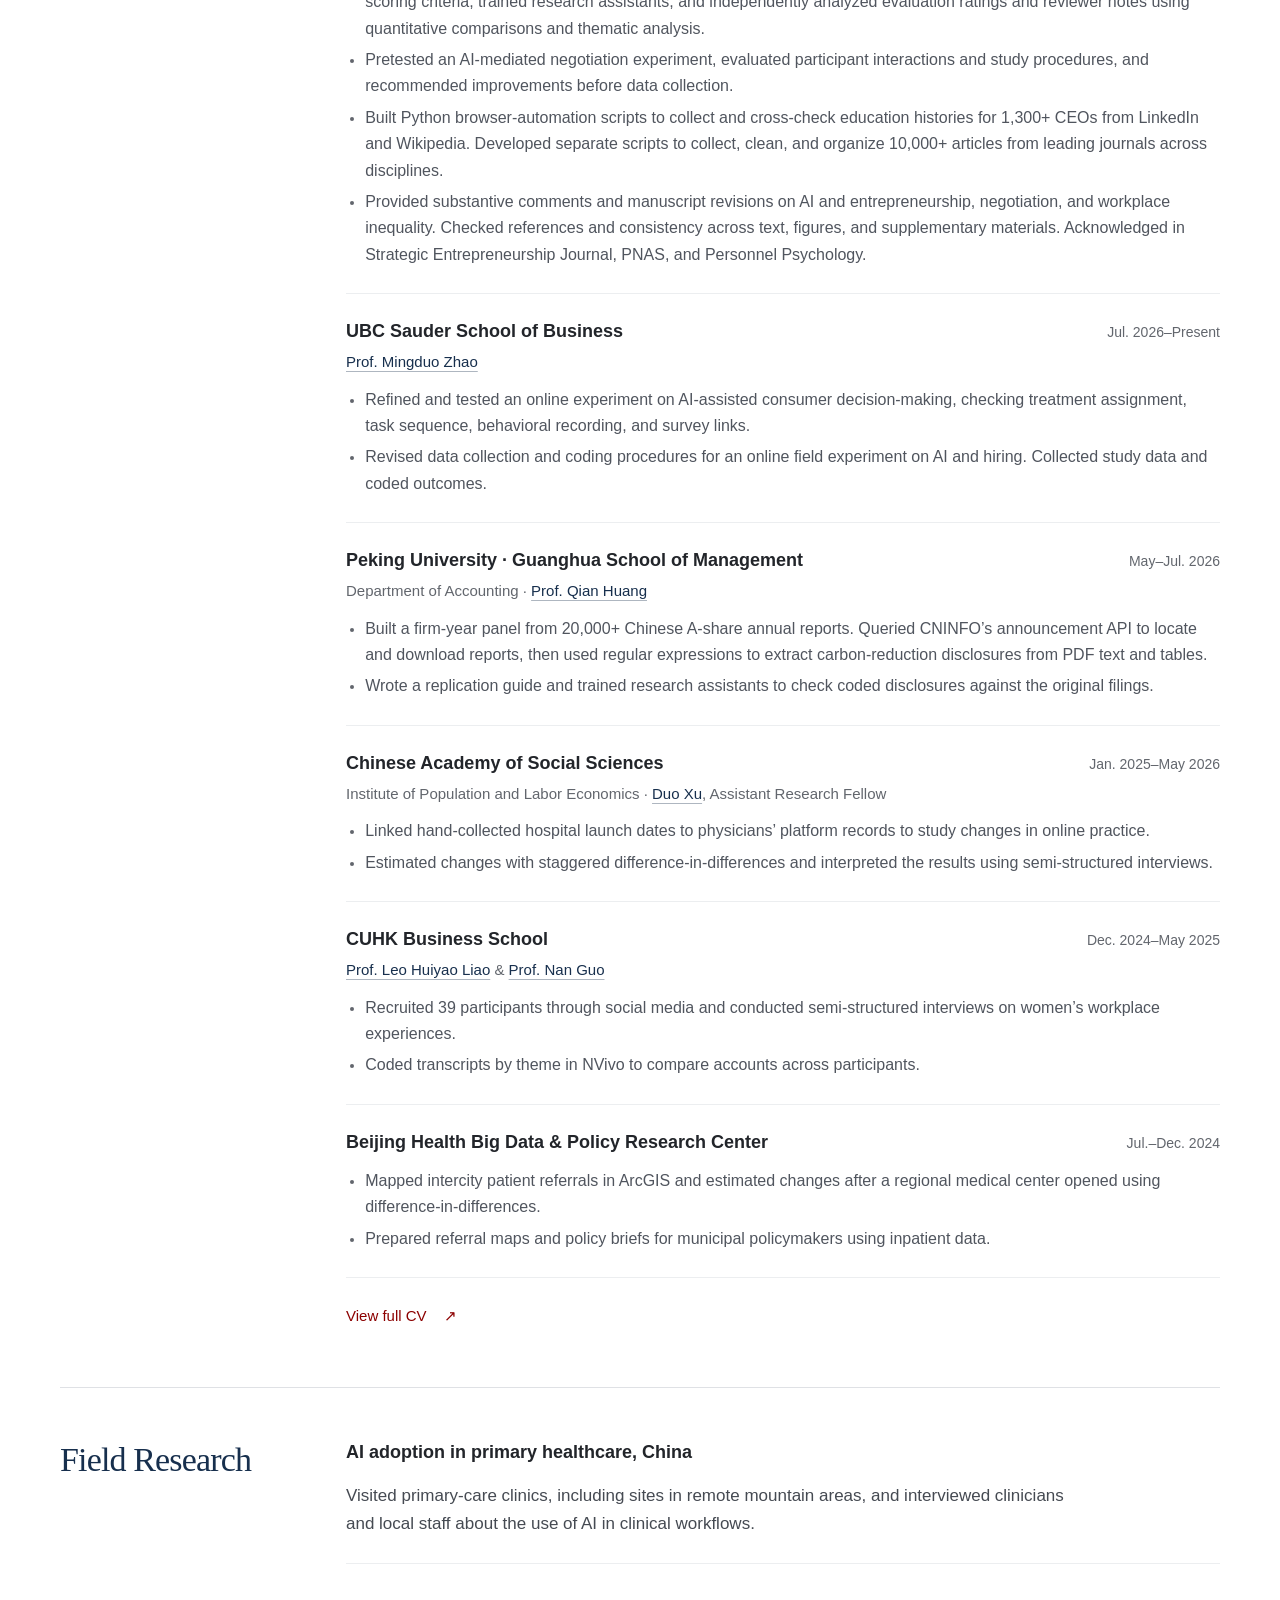
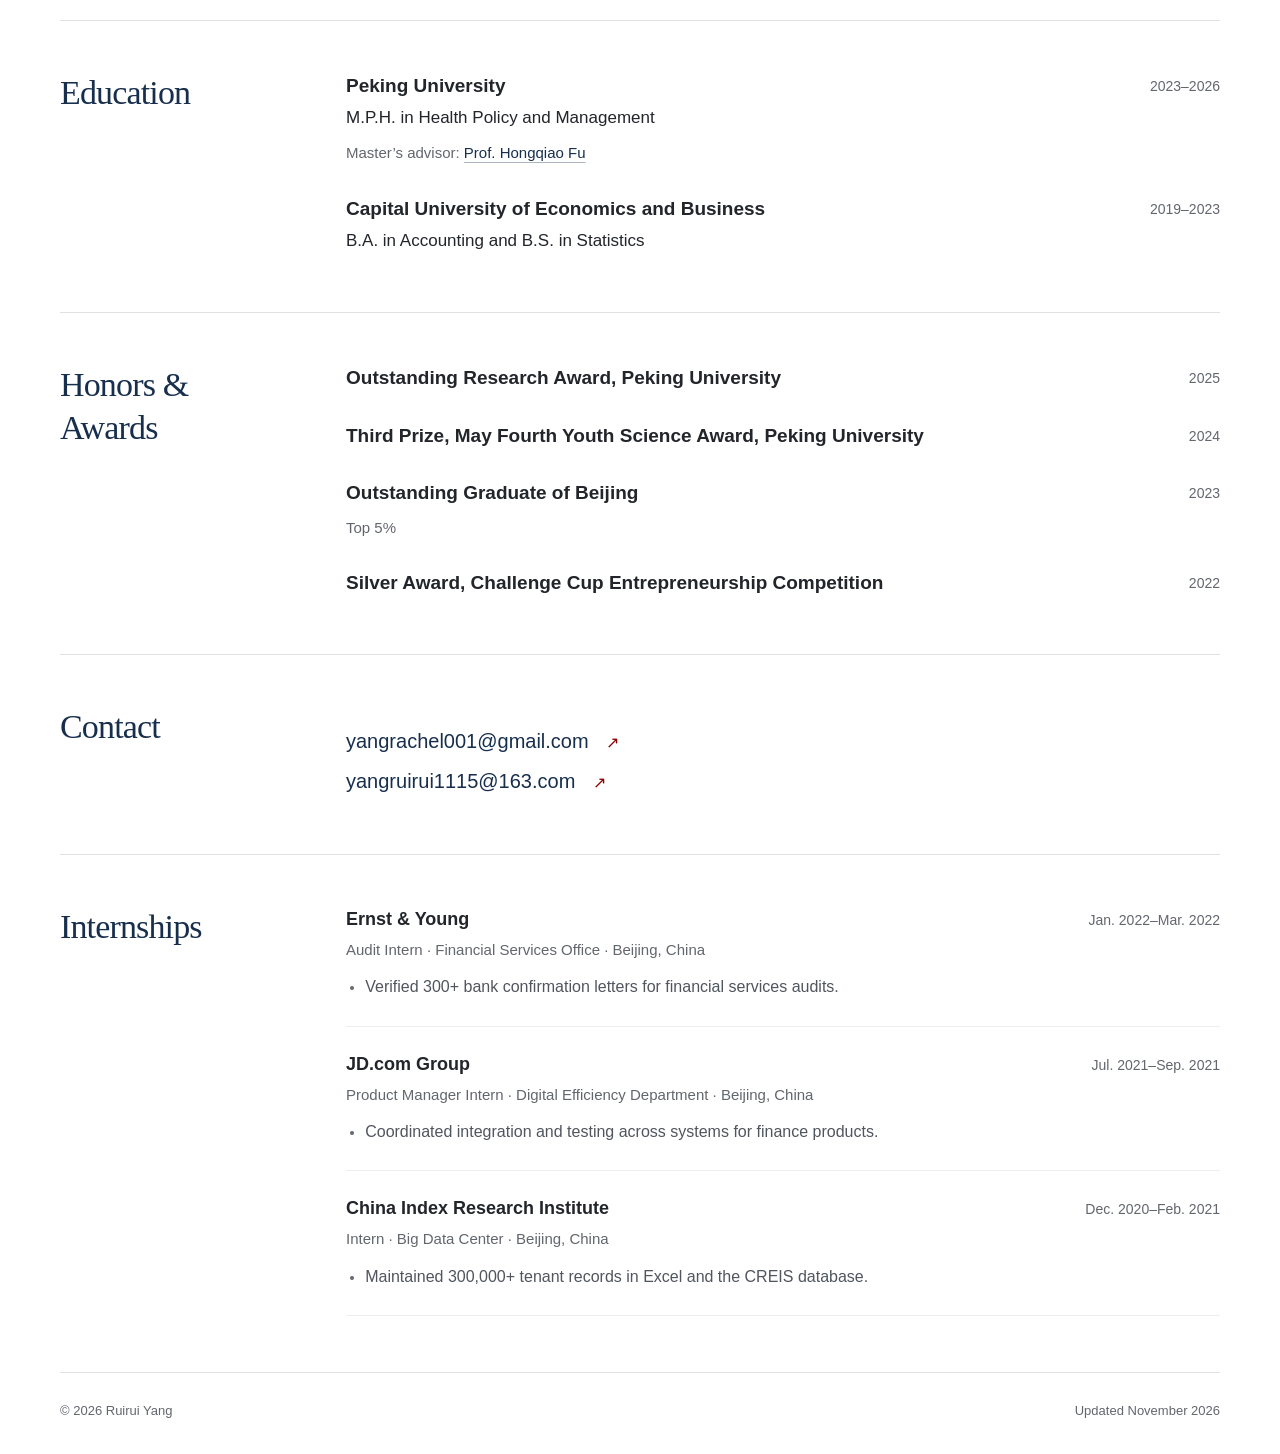
==== commit e3235156: "Update academic homepage and add primary-care AI field research" ====
--- a/index.html
+++ b/index.html
@@ -28,9 +28,10 @@
         <a href="#publications">Publications</a>
         <a href="#book-chapters">Book Chapters</a>
         <a href="#experience">Research Experience</a>
+        <a href="#field-research">Field Research</a>
         <a href="#honors">Honors</a>
         <a href="#internships">Internships</a>
-        <a class="nav-cv" href="cv.html" target="_blank" rel="noopener">CV <span aria-hidden="true">↗</span><span class="sr-only"> (PDF, opens in a new tab)</span></a>
+        <a class="nav-cv" href="cv.html" target="_blank" rel="noopener">CV <span aria-hidden="true">↗</span><span class="sr-only"> (opens in a new tab)</span></a>
       </nav>
     </div>
   </header>
@@ -82,7 +83,7 @@
         </article>
       </div>
     </section>
-\n    <section class="content-section" id="experience" aria-labelledby="experience-title">
+    <section class="content-section" id="experience" aria-labelledby="experience-title">
       <div class="section-heading"><h2 id="experience-title">Research experience</h2></div>
       <div class="section-content">
 
@@ -135,7 +136,18 @@
             <li>Prepared referral maps and policy briefs for municipal policymakers using inpatient data.</li>
           </ul>
         </article>
-        <a class="text-link full-cv-link" href="assets/Ruirui_Yang_CV.pdf?v=297539d500e3" target="_blank" rel="noopener">More in my CV <span aria-hidden="true">↗</span><span class="sr-only"> (PDF, opens in a new tab)</span></a>
+        <a class="text-link full-cv-link" href="cv.html" target="_blank" rel="noopener">View full CV <span aria-hidden="true">↗</span><span class="sr-only"> (PDF, opens in a new tab)</span></a>
+      </div>
+    </section>
+
+
+    <section class="content-section" id="field-research" aria-labelledby="field-title">
+      <div class="section-heading"><h2 id="field-title">Field Research</h2></div>
+      <div class="section-content">
+        <article class="appointment">
+          <h3>AI adoption in primary healthcare, China</h3>
+          <p class="paper-abstract">Visited primary-care clinics, including sites in remote mountain areas, and interviewed clinicians and local staff about the use of AI in clinical workflows.</p>
+        </article>
       </div>
     </section>
 
@@ -157,7 +169,7 @@
         <article class="entry"><div><h3>Silver Award, Challenge Cup Entrepreneurship Competition</h3></div><p class="date">2022</p></article>
       </div>
     </section>
-\n    <section class="content-section contact-section" id="contact" aria-labelledby="contact-title">
+    <section class="content-section contact-section" id="contact" aria-labelledby="contact-title">
       <div class="section-heading"><h2 id="contact-title">Contact</h2></div>
       <div class="section-content"><a href="mailto:yangrachel001@gmail.com">yangrachel001@gmail.com <span aria-hidden="true">↗</span></a><a href="mailto:yangruirui1115@163.com">yangruirui1115@163.com <span aria-hidden="true">↗</span></a></div>
     </section>
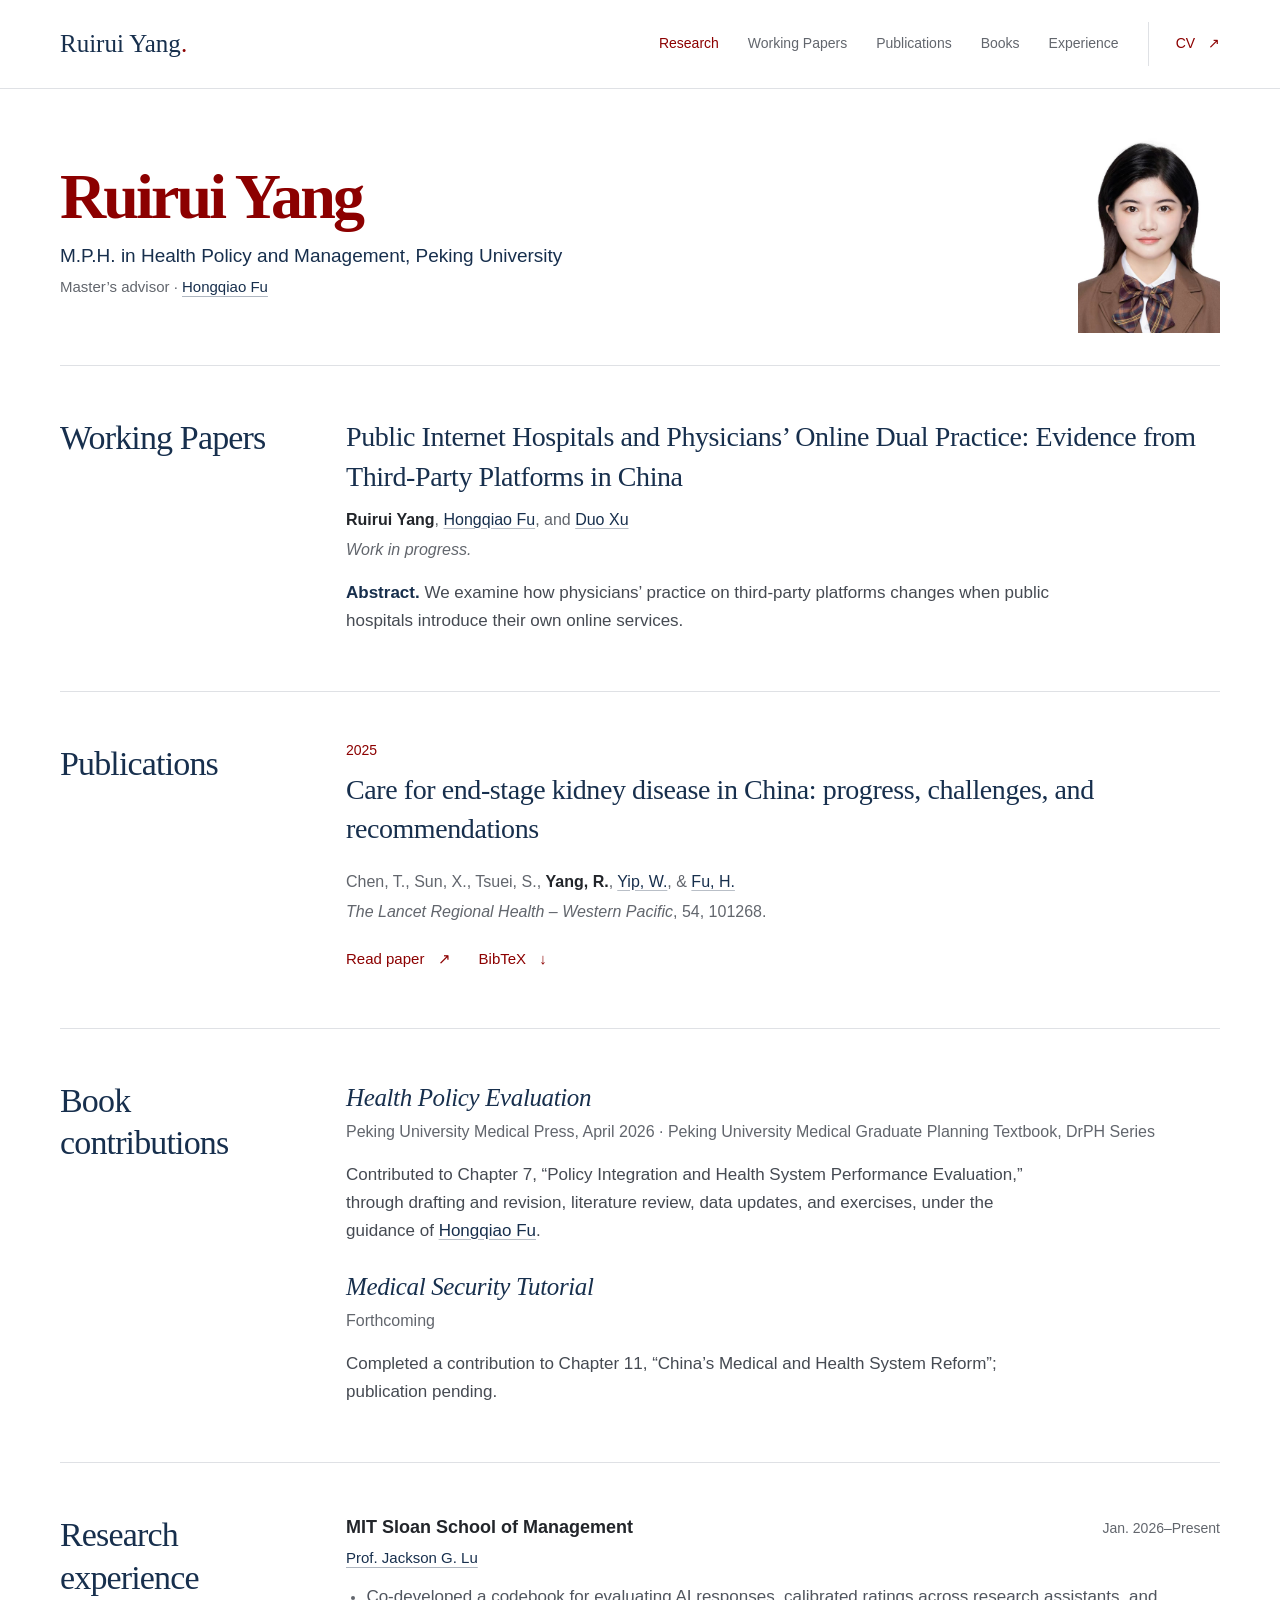
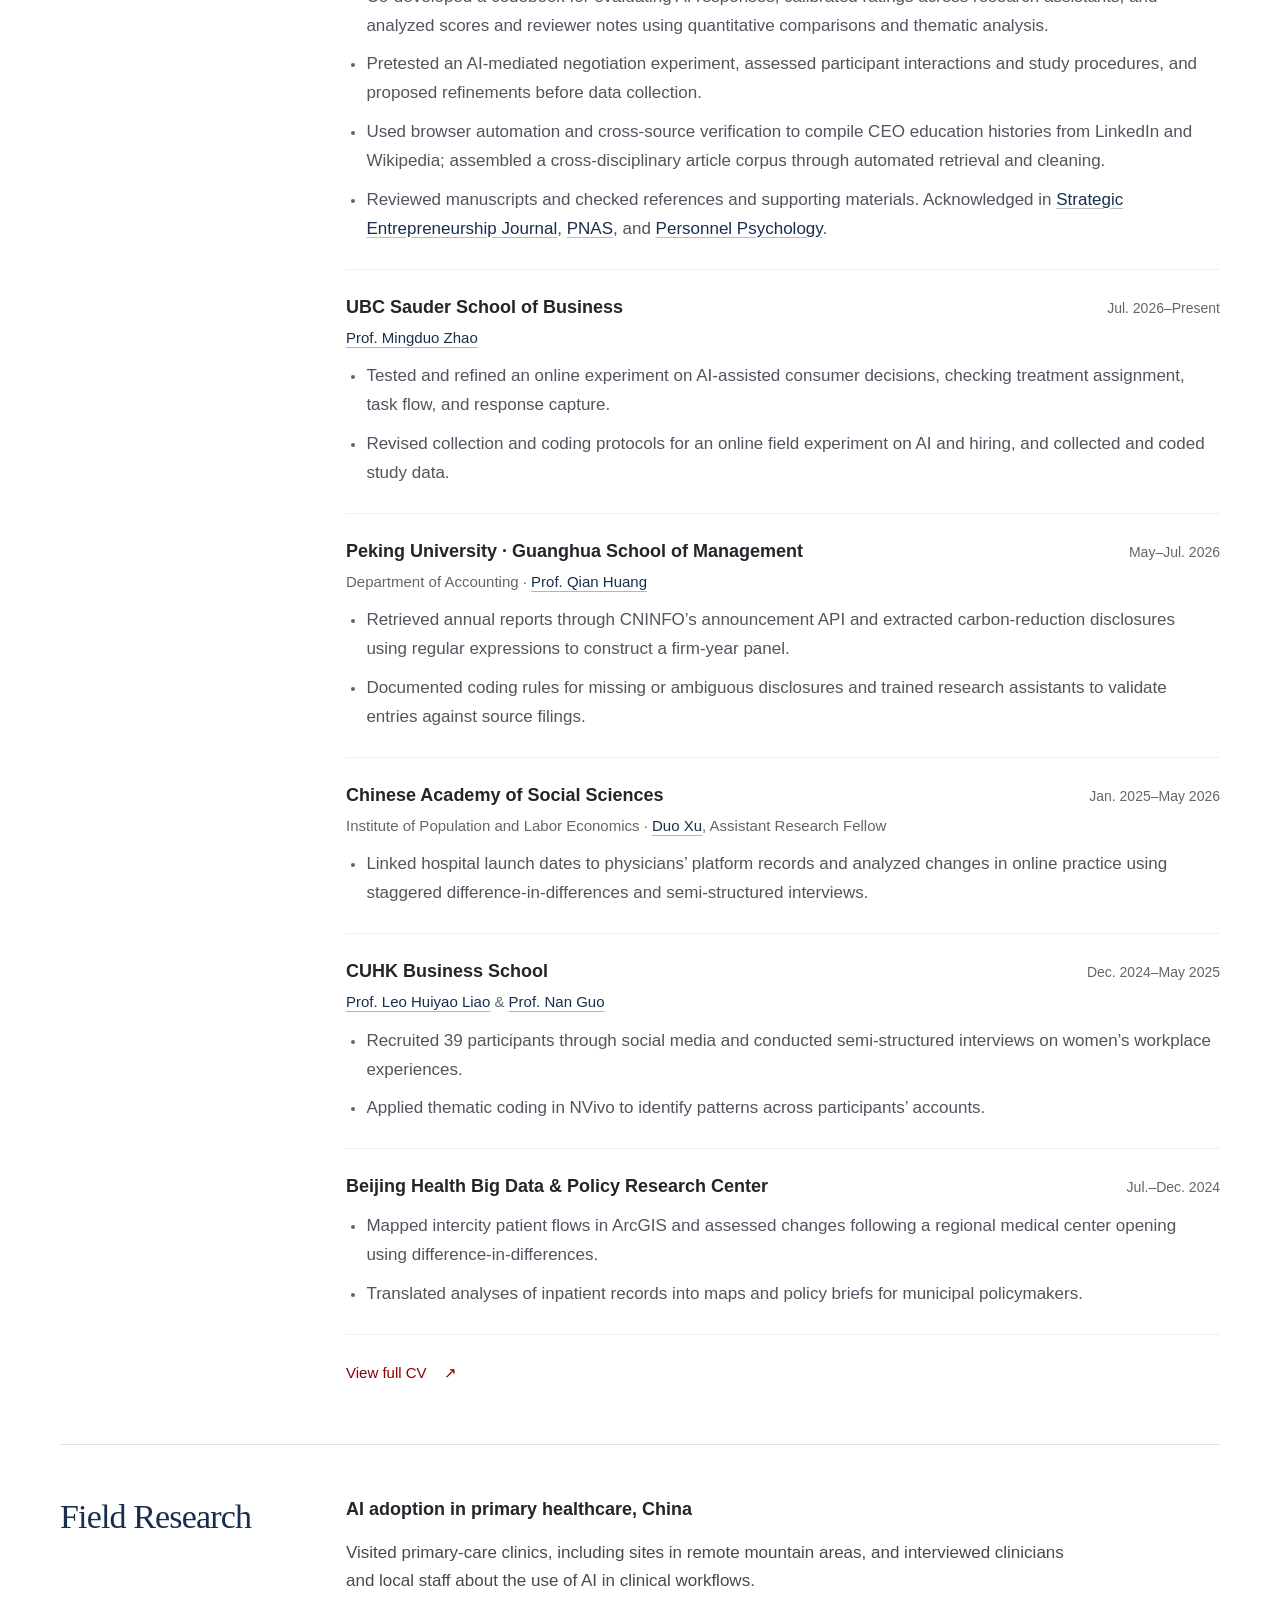
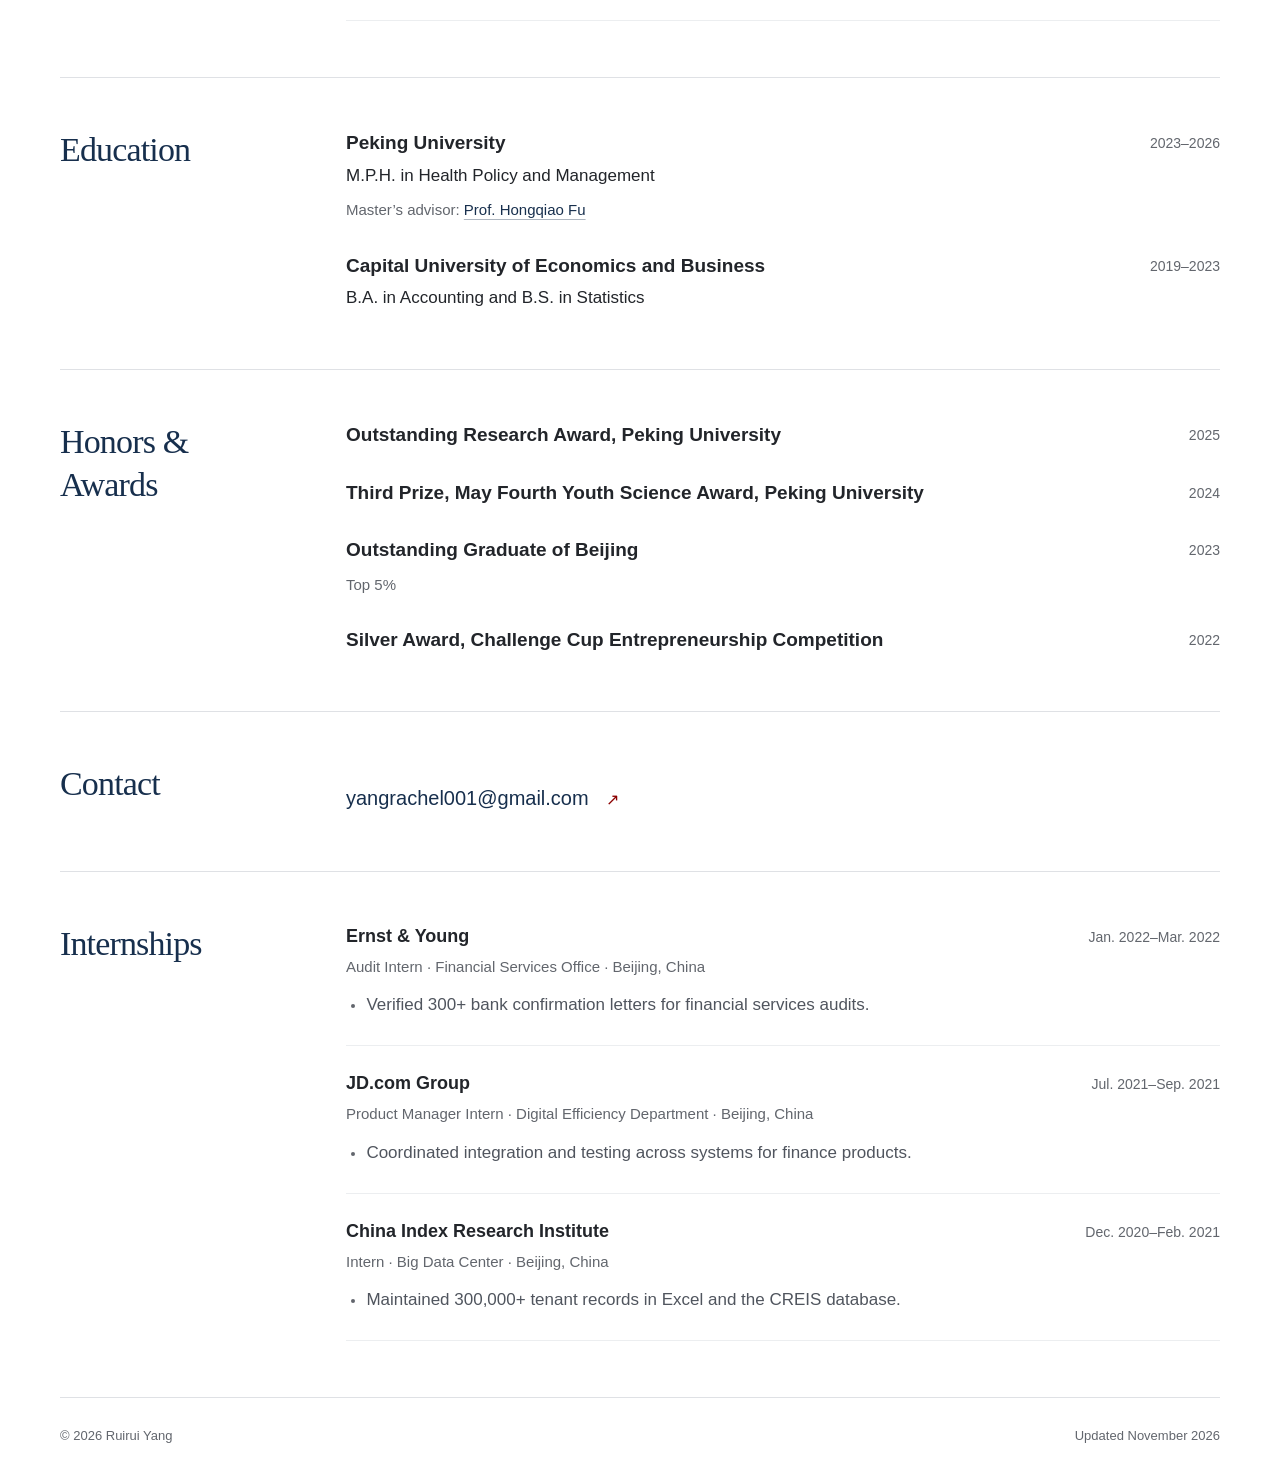
==== commit 526e9192: "Update textbook contribution and homepage" ====
--- a/index.html
+++ b/index.html
@@ -5,7 +5,7 @@
   <meta name="viewport" content="width=device-width, initial-scale=1">
   <meta name="theme-color" content="#8c0000">
   <title>Ruirui Yang</title>
-  <meta name="description" content="Ruirui Yang’s academic homepage. Research interests include technology and work (including AI), digital platforms, and professionals in organizations.">
+  <meta name="description" content="Ruirui Yang’s academic homepage: working papers, publications, book contributions, and research experience.">
   <link rel="canonical" href="https://rachel-00.github.io/">
   <meta property="og:type" content="website">
   <meta property="og:title" content="Ruirui Yang">
@@ -13,7 +13,7 @@
   <meta property="og:url" content="https://rachel-00.github.io/">
   <meta property="og:image" content="https://rachel-00.github.io/assets/portrait.jpg">
   <link rel="icon" href="assets/favicon.svg" type="image/svg+xml">
-  <link rel="stylesheet" href="style.css?v=9ab82fa573bd">
+  <link rel="stylesheet" href="style.css?v=0369401e2f17">
   <script src="script.js?v=447351da52c9" defer></script>
 </head>
 <body>
@@ -26,11 +26,8 @@
         <a href="#research">Research</a>
         <a href="#working-papers">Working Papers</a>
         <a href="#publications">Publications</a>
-        <a href="#book-chapters">Book Chapters</a>
-        <a href="#experience">Research Experience</a>
-        <a href="#field-research">Field Research</a>
-        <a href="#honors">Honors</a>
-        <a href="#internships">Internships</a>
+        <a href="#book-chapters">Books</a>
+        <a href="#experience">Experience</a>
         <a class="nav-cv" href="cv.html" target="_blank" rel="noopener">CV <span aria-hidden="true">↗</span><span class="sr-only"> (opens in a new tab)</span></a>
       </nav>
     </div>
@@ -43,7 +40,6 @@
         <p class="mentor">Master’s advisor · <a href="https://sph.pku.edu.cn/info/1652/4304.htm" target="_blank" rel="noopener">Hongqiao Fu<span class="sr-only"> (opens in a new tab)</span></a></p>
       </div>
       <figure class="profile-photo"><img src="assets/portrait.jpg" width="780" height="1134" alt="Ruirui Yang" fetchpriority="high"></figure>
-      <p class="research-interests"><strong>Research interests:</strong> how technology, including AI, changes professional work, expertise, and relationships within organizations. I am broadly interested in human–AI collaboration, employee judgment and autonomy, and technology-driven changes in work and careers.</p>
     </section>
 
     <section class="content-section" id="working-papers" aria-labelledby="working-title">
@@ -61,7 +57,7 @@
       <div class="section-content"><article class="publication">
         <p class="publication-year">2025</p>
         <h3><a href="https://doi.org/10.1016/j.lanwpc.2024.101268" target="_blank" rel="noopener">Care for end-stage kidney disease in China: progress, challenges, and recommendations<span class="sr-only"> (opens in a new tab)</span></a></h3>
-        <p class="authors">Chen, T., Sun, X., Tsuei, S., <strong>Yang, R.</strong>, Yip, W., &amp; Fu, H.</p>
+        <p class="authors">Chen, T., Sun, X., Tsuei, S., <strong>Yang, R.</strong>, <a href="https://hsph.harvard.edu/profile/winnie-yip/" target="_blank" rel="noopener">Yip, W.</a>, &amp; <a href="https://sph.pku.edu.cn/info/1652/4304.htm" target="_blank" rel="noopener">Fu, H.</a></p>
         <p class="journal"><em>The Lancet Regional Health – Western Pacific</em>, 54, 101268.</p>
         <div class="publication-links"><a href="https://doi.org/10.1016/j.lanwpc.2024.101268" target="_blank" rel="noopener">Read paper <span aria-hidden="true">↗</span><span class="sr-only"> (opens in a new tab)</span></a><a href="assets/yang-2025-kidney-care.bib" download>BibTeX <span aria-hidden="true">↓</span></a></div>
       </article></div>
@@ -69,12 +65,12 @@
 
 
     <section class="content-section" id="book-chapters" aria-labelledby="books-title">
-      <div class="section-heading"><h2 id="books-title">Book Chapters</h2></div>
+      <div class="section-heading"><h2 id="books-title">Book contributions</h2></div>
       <div class="section-content">
         <article class="publication">
           <h3><em>Health Policy Evaluation</em></h3>
           <p class="journal">Peking University Medical Press, April 2026 · Peking University Medical Graduate Planning Textbook, DrPH Series</p>
-          <p class="paper-abstract">Contributed to Chapter 7, “Policy Integration and Health System Performance Evaluation.”</p>
+          <p class="paper-abstract">Contributed to Chapter 7, “Policy Integration and Health System Performance Evaluation,” through drafting and revision, literature review, data updates, and exercises, under the guidance of <a href="https://sph.pku.edu.cn/info/1652/4304.htm" target="_blank" rel="noopener">Hongqiao Fu</a>.</p>
         </article>
         <article class="publication" style="margin-top:24px">
           <h3><em>Medical Security Tutorial</em></h3>
@@ -91,34 +87,33 @@
           <div class="entry"><h3>MIT Sloan School of Management</h3><p class="date">Jan. 2026–Present</p></div>
           <p class="mentor"><a href="https://www.jacksonlu.net/" target="_blank" rel="noopener">Prof. Jackson G. Lu<span class="sr-only"> (opens in a new tab)</span></a></p>
           <ul>
-            <li>Co-developed a multidimensional evaluation framework and codebook for assessing AI-generated responses. Refined scoring criteria, trained research assistants, and independently analyzed evaluation ratings and reviewer notes using quantitative comparisons and thematic analysis.</li>
-            <li>Pretested an AI-mediated negotiation experiment, evaluated participant interactions and study procedures, and recommended improvements before data collection.</li>
-            <li>Built Python browser-automation scripts to collect and cross-check education histories for 1,300+ CEOs from LinkedIn and Wikipedia. Developed separate scripts to collect, clean, and organize 10,000+ articles from leading journals across disciplines.</li>
-            <li>Provided substantive comments and manuscript revisions on AI and entrepreneurship, negotiation, and workplace inequality. Checked references and consistency across text, figures, and supplementary materials. Acknowledged in <a href="https://doi.org/10.1002/sej.70050" target="_blank" rel="noopener">Strategic Entrepreneurship Journal</a>, <a href="https://www.pnas.org/doi/10.1073/pnas.2602128123" target="_blank" rel="noopener">PNAS</a>, and <a href="https://doi.org/10.1111/peps.70041" target="_blank" rel="noopener">Personnel Psychology</a>.</li>
+            <li>Co-developed a codebook for evaluating AI responses, calibrated ratings across research assistants, and analyzed scores and reviewer notes using quantitative comparisons and thematic analysis.</li>
+            <li>Pretested an AI-mediated negotiation experiment, assessed participant interactions and study procedures, and proposed refinements before data collection.</li>
+            <li>Used browser automation and cross-source verification to compile CEO education histories from LinkedIn and Wikipedia; assembled a cross-disciplinary article corpus through automated retrieval and cleaning.</li>
+            <li>Reviewed manuscripts and checked references and supporting materials. Acknowledged in <a href="https://doi.org/10.1002/sej.70050" target="_blank" rel="noopener">Strategic Entrepreneurship Journal</a>, <a href="https://www.pnas.org/doi/10.1073/pnas.2602128123" target="_blank" rel="noopener">PNAS</a>, and <a href="https://doi.org/10.1111/peps.70041" target="_blank" rel="noopener">Personnel Psychology</a>.</li>
           </ul>
         </article>
         <article class="appointment">
           <div class="entry"><h3>UBC Sauder School of Business</h3><p class="date">Jul. 2026–Present</p></div>
           <p class="mentor"><a href="https://mingduozhao.com/" target="_blank" rel="noopener">Prof. Mingduo Zhao<span class="sr-only"> (opens in a new tab)</span></a></p>
           <ul>
-            <li>Refined and tested an online experiment on AI-assisted consumer decision-making, checking treatment assignment, task sequence, behavioral recording, and survey links.</li>
-            <li>Revised data collection and coding procedures for an online field experiment on AI and hiring. Collected study data and coded outcomes.</li>
+            <li>Tested and refined an online experiment on AI-assisted consumer decisions, checking treatment assignment, task flow, and response capture.</li>
+            <li>Revised collection and coding protocols for an online field experiment on AI and hiring, and collected and coded study data.</li>
           </ul>
         </article>
         <article class="appointment">
           <div class="entry"><h3>Peking University · Guanghua School of Management</h3><p class="date">May–Jul. 2026</p></div>
           <p class="mentor">Department of Accounting · <a href="https://en.gsm.pku.edu.cn/faculty/qhuang/" target="_blank" rel="noopener">Prof. Qian Huang<span class="sr-only"> (opens in a new tab)</span></a></p>
           <ul>
-            <li>Built a firm-year panel from 20,000+ Chinese A-share annual reports. Queried CNINFO’s announcement API to locate and download reports, then used regular expressions to extract carbon-reduction disclosures from PDF text and tables.</li>
-            <li>Wrote a replication guide and trained research assistants to check coded disclosures against the original filings.</li>
+            <li>Retrieved annual reports through CNINFO’s announcement API and extracted carbon-reduction disclosures using regular expressions to construct a firm-year panel.</li>
+            <li>Documented coding rules for missing or ambiguous disclosures and trained research assistants to validate entries against source filings.</li>
           </ul>
         </article>
         <article class="appointment">
           <div class="entry"><h3>Chinese Academy of Social Sciences</h3><p class="date">Jan. 2025–May 2026</p></div>
           <p class="mentor">Institute of Population and Labor Economics · <a href="http://iple.cssn.cn/kydw/tx/xd/" target="_blank" rel="noopener">Duo Xu<span class="sr-only"> (opens in a new tab)</span></a>, Assistant Research Fellow</p>
           <ul>
-            <li>Linked hand-collected hospital launch dates to physicians’ platform records to study changes in online practice.</li>
-            <li>Estimated changes with staggered difference-in-differences and interpreted the results using semi-structured interviews.</li>
+            <li>Linked hospital launch dates to physicians’ platform records and analyzed changes in online practice using staggered difference-in-differences and semi-structured interviews.</li>
           </ul>
         </article>
         <article class="appointment">
@@ -126,17 +121,17 @@
           <p class="mentor"><a href="https://www.bschool.cuhk.edu.hk/staff/liao-huiyao/" target="_blank" rel="noopener">Prof. Leo Huiyao Liao<span class="sr-only"> (opens in a new tab)</span></a> &amp; <a href="https://www.bschool.cuhk.edu.hk/staff/guo-nan/" target="_blank" rel="noopener">Prof. Nan Guo<span class="sr-only"> (opens in a new tab)</span></a></p>
           <ul>
             <li>Recruited 39 participants through social media and conducted semi-structured interviews on women’s workplace experiences.</li>
-            <li>Coded transcripts by theme in NVivo to compare accounts across participants.</li>
+            <li>Applied thematic coding in NVivo to identify patterns across participants’ accounts.</li>
           </ul>
         </article>
         <article class="appointment">
           <div class="entry"><h3>Beijing Health Big Data &amp; Policy Research Center</h3><p class="date">Jul.–Dec. 2024</p></div>
           <ul>
-            <li>Mapped intercity patient referrals in ArcGIS and estimated changes after a regional medical center opened using difference-in-differences.</li>
-            <li>Prepared referral maps and policy briefs for municipal policymakers using inpatient data.</li>
+            <li>Mapped intercity patient flows in ArcGIS and assessed changes following a regional medical center opening using difference-in-differences.</li>
+            <li>Translated analyses of inpatient records into maps and policy briefs for municipal policymakers.</li>
           </ul>
         </article>
-        <a class="text-link full-cv-link" href="cv.html" target="_blank" rel="noopener">View full CV <span aria-hidden="true">↗</span><span class="sr-only"> (PDF, opens in a new tab)</span></a>
+        <a class="text-link full-cv-link" href="cv.html" target="_blank" rel="noopener">View full CV <span aria-hidden="true">↗</span><span class="sr-only"> (opens in a new tab)</span></a>
       </div>
     </section>
 
@@ -171,7 +166,7 @@
     </section>
     <section class="content-section contact-section" id="contact" aria-labelledby="contact-title">
       <div class="section-heading"><h2 id="contact-title">Contact</h2></div>
-      <div class="section-content"><a href="mailto:yangrachel001@gmail.com">yangrachel001@gmail.com <span aria-hidden="true">↗</span></a><a href="mailto:yangruirui1115@163.com">yangruirui1115@163.com <span aria-hidden="true">↗</span></a></div>
+      <div class="section-content"><a href="mailto:yangrachel001@gmail.com">yangrachel001@gmail.com <span aria-hidden="true">↗</span></a></div>
     </section>
     <section class="content-section" id="internships" aria-labelledby="internships-title">
       <div class="section-heading"><h2 id="internships-title">Internships</h2></div>
--- a/style.css
+++ b/style.css
@@ -15,27 +15,26 @@
   margin: 12px 0 0;
   padding-inline-start: 1.2em;
   color: #50555e;
-  font-size: 16px;
-  line-height: 1.65;
+  font-size: 17px;
+  line-height: 1.7;
 }
-.appointment li + li { margin-top: 5px; }
+.appointment li + li { margin-top: 10px; }
 .appointment li::marker { color: var(--muted); font-size: .8em; }
 
 .research-intro {
   display: grid;
   grid-template-columns: minmax(0, 1fr) 142px;
-  grid-template-areas: "identity photo" "interests photo";
+  grid-template-areas: "identity photo";
   gap: 15px 56px;
   align-content: center;
   padding: 38px 0 32px;
 }
-.identity { grid-area: identity; align-self: end; }
-.research-intro h1 { font-size: clamp(50px, 5vw, 72px); }
+.identity { grid-area: identity; align-self: center; }
+.research-intro h1 { font-size: clamp(50px, 5vw, 72px); font-weight: 600; }
 .affiliation { margin-top: 9px; font-size: 19px; color: var(--navy); line-height: 1.45; }
 .identity .mentor { margin-top: 4px; }
 .profile-photo { grid-area: photo; align-self: center; }
 .profile-photo img { display: block; width: 100%; height: auto; }
-.research-interests { grid-area: interests; max-width: 76ch; font-size: 17px; line-height: 1.6; }
 .working-paper h3 { text-wrap: pretty; }
 .working-paper .authors { margin-top: 10px; }
 .working-paper .authors a {
@@ -50,10 +49,9 @@
   .affiliation { font-size: 17px; }
 }
 @media (max-width: 600px) {
-  .research-intro { grid-template-columns: minmax(0, 1fr) 72px; grid-template-areas: "identity photo" "interests interests"; gap: 16px 14px; padding: 26px 0 24px; }
+  .research-intro { grid-template-columns: minmax(0, 1fr) 72px; grid-template-areas: "identity photo"; gap: 16px 14px; padding: 26px 0 24px; }
   .research-intro h1 { font-size: clamp(35px, 8.5vw, 50px); }
   .affiliation { font-size: 16px; }
-  .research-interests { font-size: 16px; }
   .identity .mentor { font-size: 14px; }
   .paper-abstract { font-size: 16px; }
 }
@@ -61,3 +59,7 @@
   .research-intro { padding: 0 0 20px; }
 
 }
+
+.appointment li a, #book-chapters .paper-abstract a, .authors a { color: var(--navy); text-decoration: underline; text-decoration-color: #b9bfc7; text-underline-offset: 3px; }
+.appointment li a:hover, #book-chapters .paper-abstract a:hover, .authors a:hover { color: var(--red); text-decoration-color: var(--red); }
+#book-chapters h3 { font-size: 25px; }
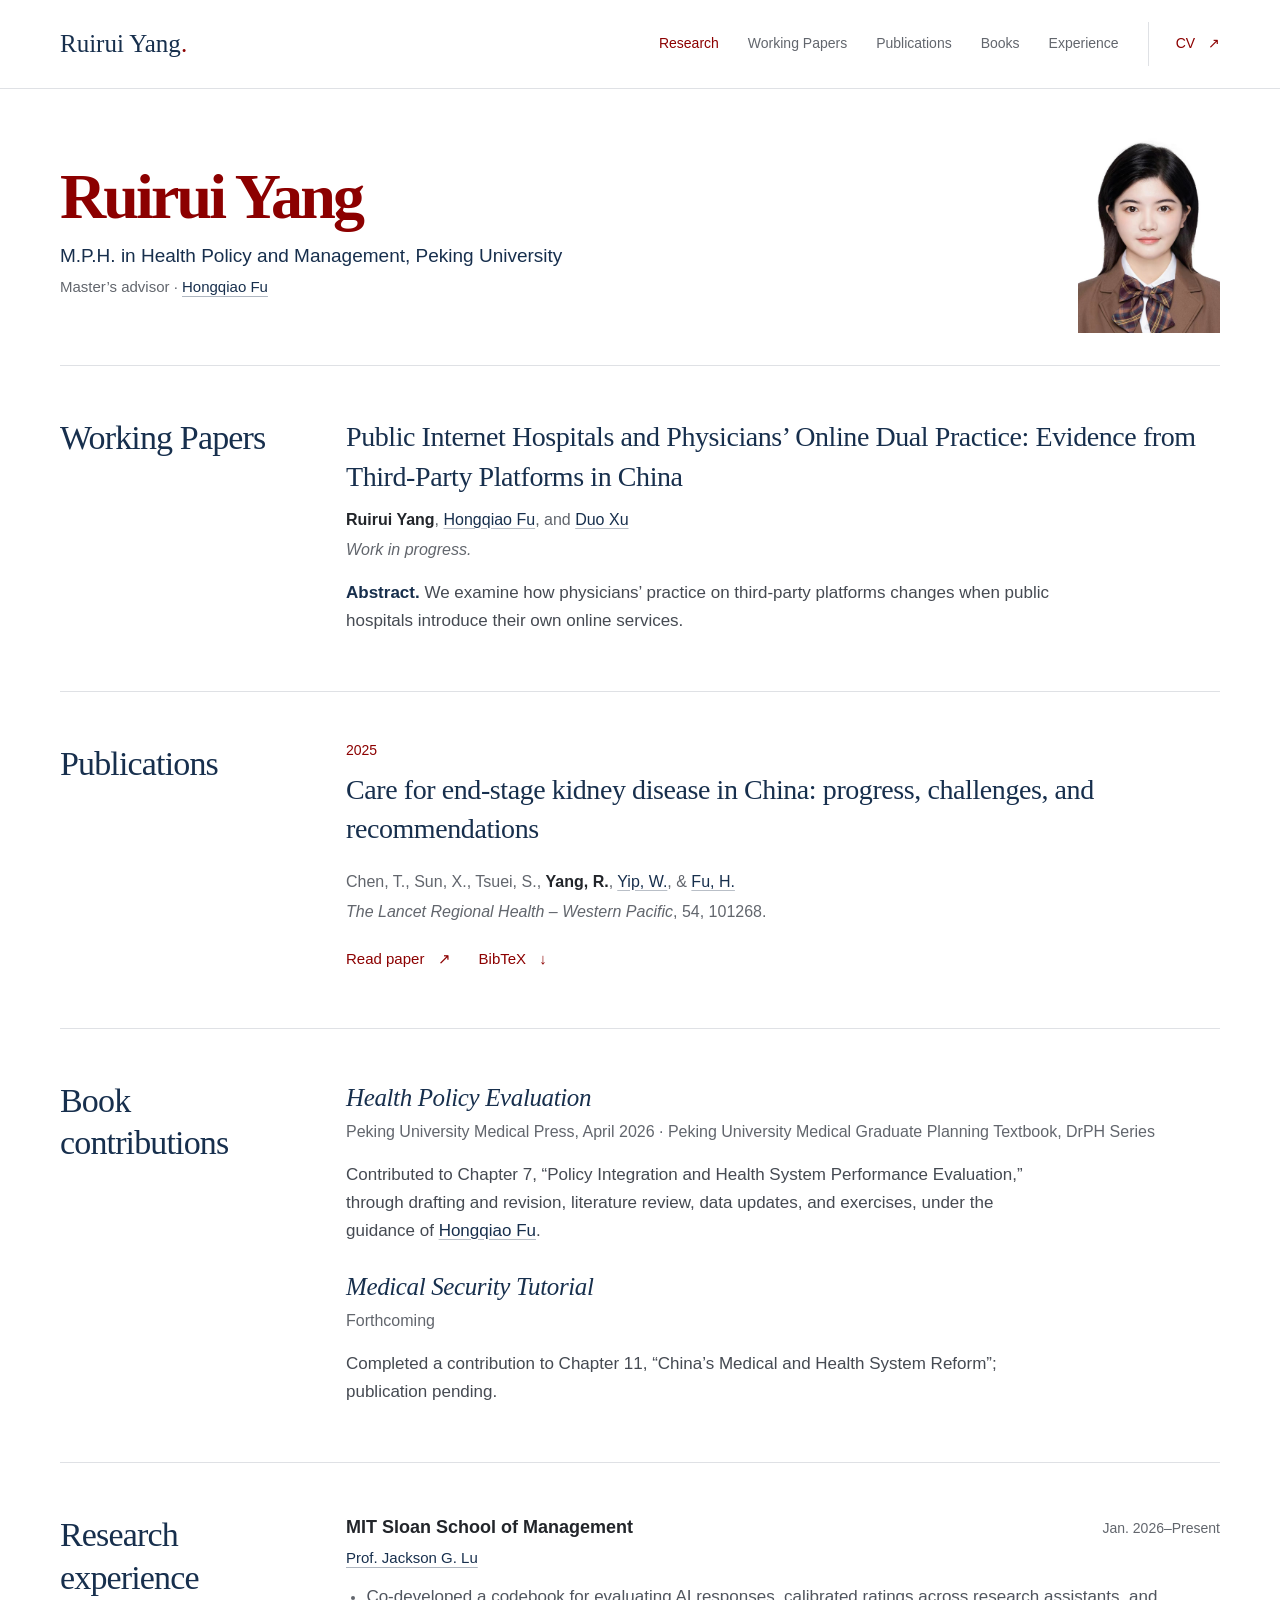
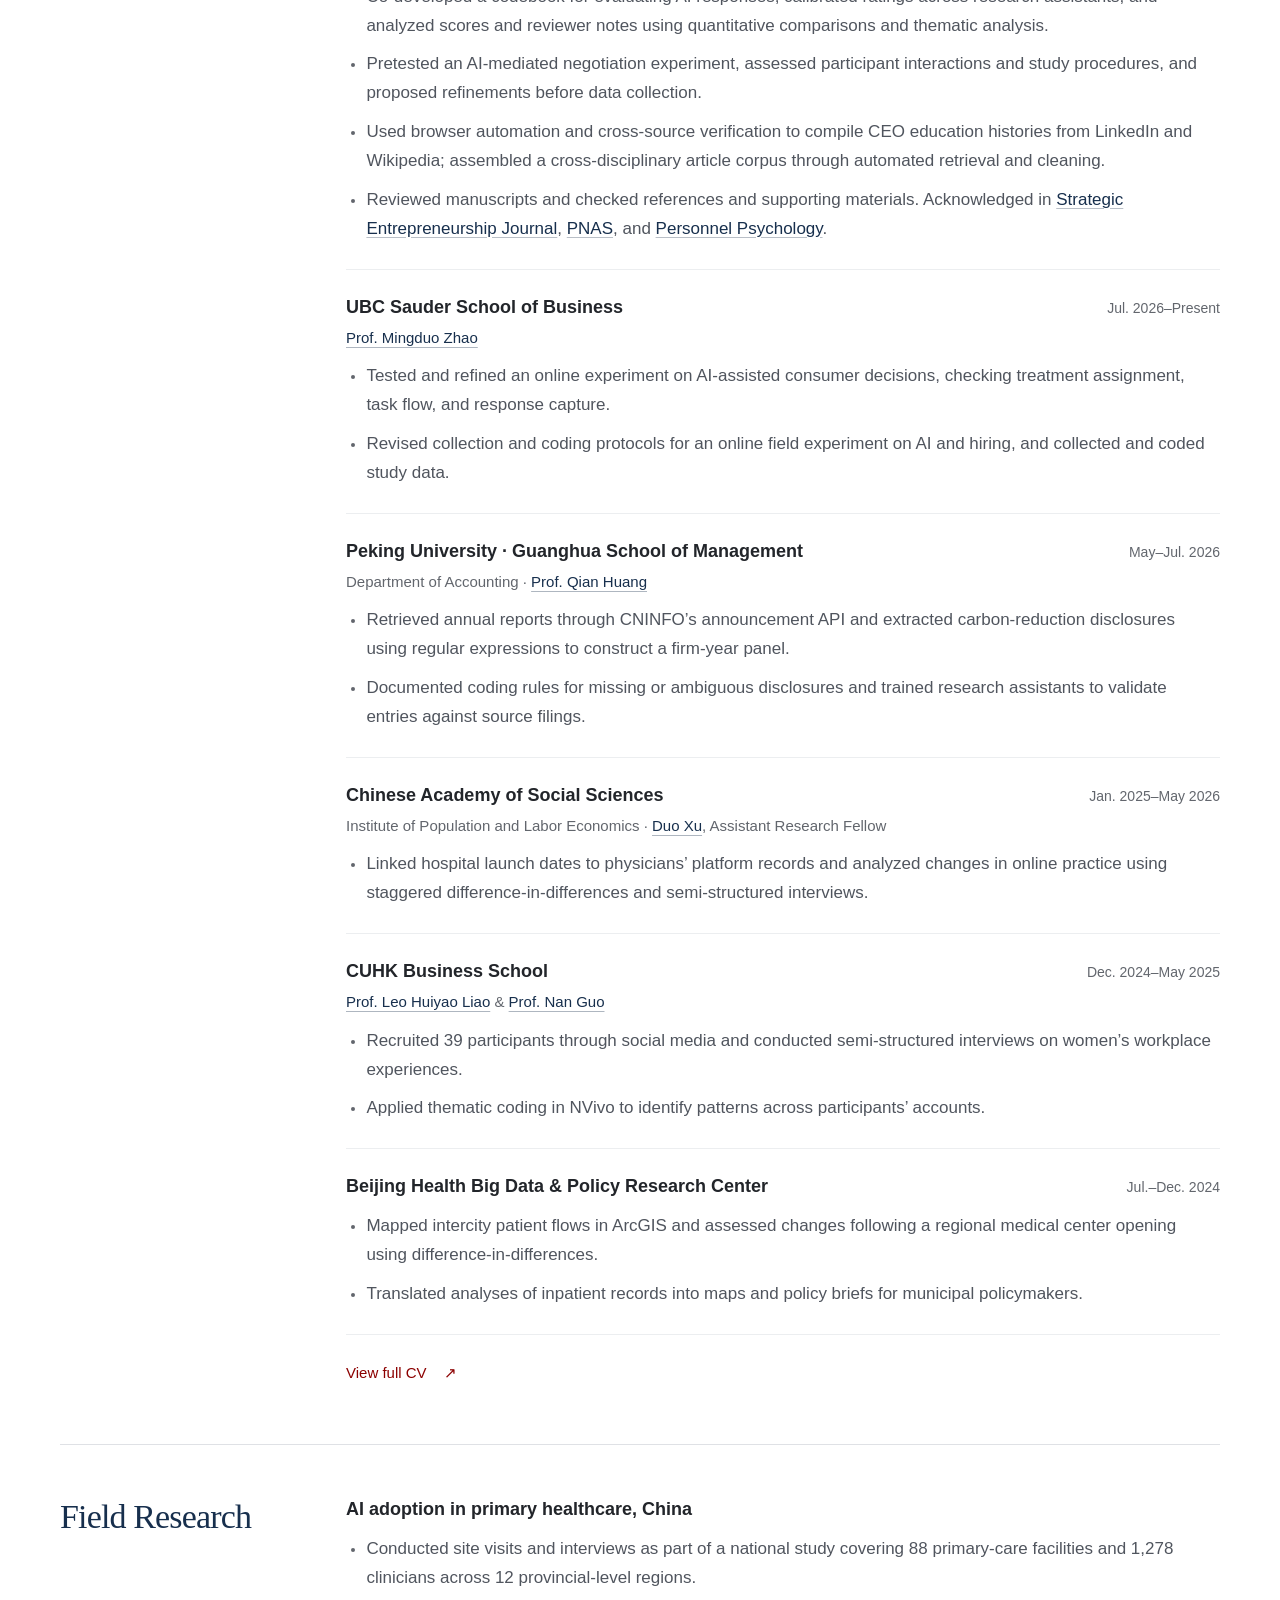
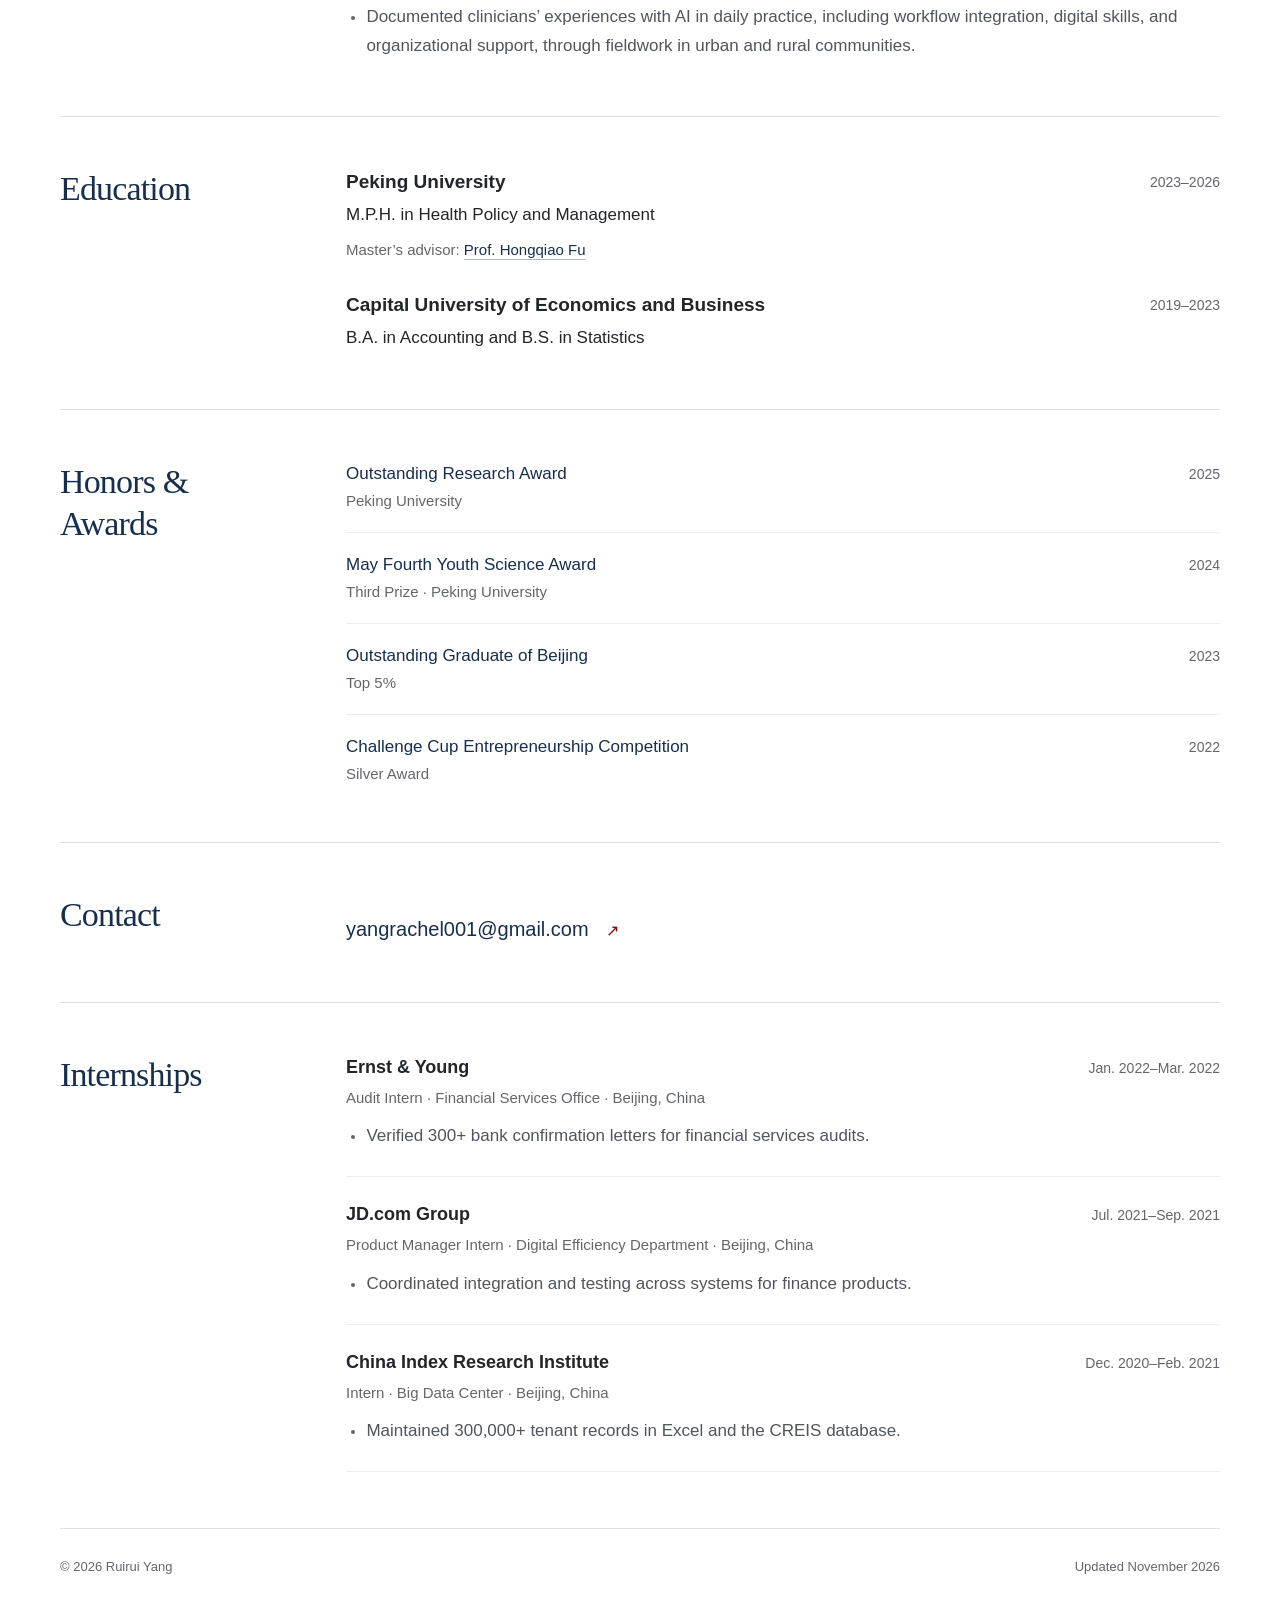
==== commit 3514905c: "Clarify fieldwork scope and tidy honors layout" ====
--- a/index.html
+++ b/index.html
@@ -13,7 +13,7 @@
   <meta property="og:url" content="https://rachel-00.github.io/">
   <meta property="og:image" content="https://rachel-00.github.io/assets/portrait.jpg">
   <link rel="icon" href="assets/favicon.svg" type="image/svg+xml">
-  <link rel="stylesheet" href="style.css?v=0369401e2f17">
+  <link rel="stylesheet" href="style.css?v=1cc2e559c8cb">
   <script src="script.js?v=447351da52c9" defer></script>
 </head>
 <body>
@@ -141,7 +141,10 @@
       <div class="section-content">
         <article class="appointment">
           <h3>AI adoption in primary healthcare, China</h3>
-          <p class="paper-abstract">Visited primary-care clinics, including sites in remote mountain areas, and interviewed clinicians and local staff about the use of AI in clinical workflows.</p>
+          <ul>
+            <li>Conducted site visits and interviews as part of a national study covering 88 primary-care facilities and 1,278 clinicians across 12 provincial-level regions.</li>
+            <li>Documented clinicians’ experiences with AI in daily practice, including workflow integration, digital skills, and organizational support, through fieldwork in urban and rural communities.</li>
+          </ul>
         </article>
       </div>
     </section>
@@ -157,12 +160,12 @@
 
     <section class="content-section" id="honors" aria-labelledby="honors-title">
       <div class="section-heading"><h2 id="honors-title">Honors &amp; Awards</h2></div>
-      <div class="section-content">
-        <article class="entry"><div><h3>Outstanding Research Award, Peking University</h3></div><p class="date">2025</p></article>
-        <article class="entry"><div><h3>Third Prize, May Fourth Youth Science Award, Peking University</h3></div><p class="date">2024</p></article>
-        <article class="entry"><div><h3>Outstanding Graduate of Beijing</h3><p class="mentor">Top 5%</p></div><p class="date">2023</p></article>
-        <article class="entry"><div><h3>Silver Award, Challenge Cup Entrepreneurship Competition</h3></div><p class="date">2022</p></article>
-      </div>
+      <ul class="section-content honors-list">
+        <li class="award-entry"><div><h3>Outstanding Research Award</h3><p>Peking University</p></div><time datetime="2025">2025</time></li>
+        <li class="award-entry"><div><h3>May Fourth Youth Science Award</h3><p>Third Prize · Peking University</p></div><time datetime="2024">2024</time></li>
+        <li class="award-entry"><div><h3>Outstanding Graduate of Beijing</h3><p>Top 5%</p></div><time datetime="2023">2023</time></li>
+        <li class="award-entry"><div><h3>Challenge Cup Entrepreneurship Competition</h3><p>Silver Award</p></div><time datetime="2022">2022</time></li>
+      </ul>
     </section>
     <section class="content-section contact-section" id="contact" aria-labelledby="contact-title">
       <div class="section-heading"><h2 id="contact-title">Contact</h2></div>
--- a/style.css
+++ b/style.css
@@ -63,3 +63,16 @@
 .appointment li a, #book-chapters .paper-abstract a, .authors a { color: var(--navy); text-decoration: underline; text-decoration-color: #b9bfc7; text-underline-offset: 3px; }
 .appointment li a:hover, #book-chapters .paper-abstract a:hover, .authors a:hover { color: var(--red); text-decoration-color: var(--red); }
 #book-chapters h3 { font-size: 25px; }
+
+/* Compact honors with consistent title, detail, and year alignment. */
+.honors-list { list-style: none; padding: 0; margin: 0; }
+.award-entry { display: grid; grid-template-columns: minmax(0, 1fr) 48px; gap: 20px; align-items: baseline; padding: 19px 0; border-bottom: 1px solid #eceef0; }
+.award-entry:first-child { padding-top: 0; }
+.award-entry:last-child { padding-bottom: 0; border-bottom: 0; }
+.award-entry h3 { font-size: 17px; font-weight: 500; line-height: 1.5; color: var(--navy); }
+.award-entry p { margin-top: 4px; font-size: 15px; line-height: 1.5; color: var(--muted); }
+.award-entry time { font-size: 14px; line-height: 1.5; color: var(--muted); text-align: right; font-variant-numeric: tabular-nums; }
+#field-research .appointment { border: 0; padding-bottom: 0; }
+@media (max-width: 600px) {
+  .award-entry { column-gap: 16px; grid-template-columns: minmax(0, 1fr) 40px; }
+}
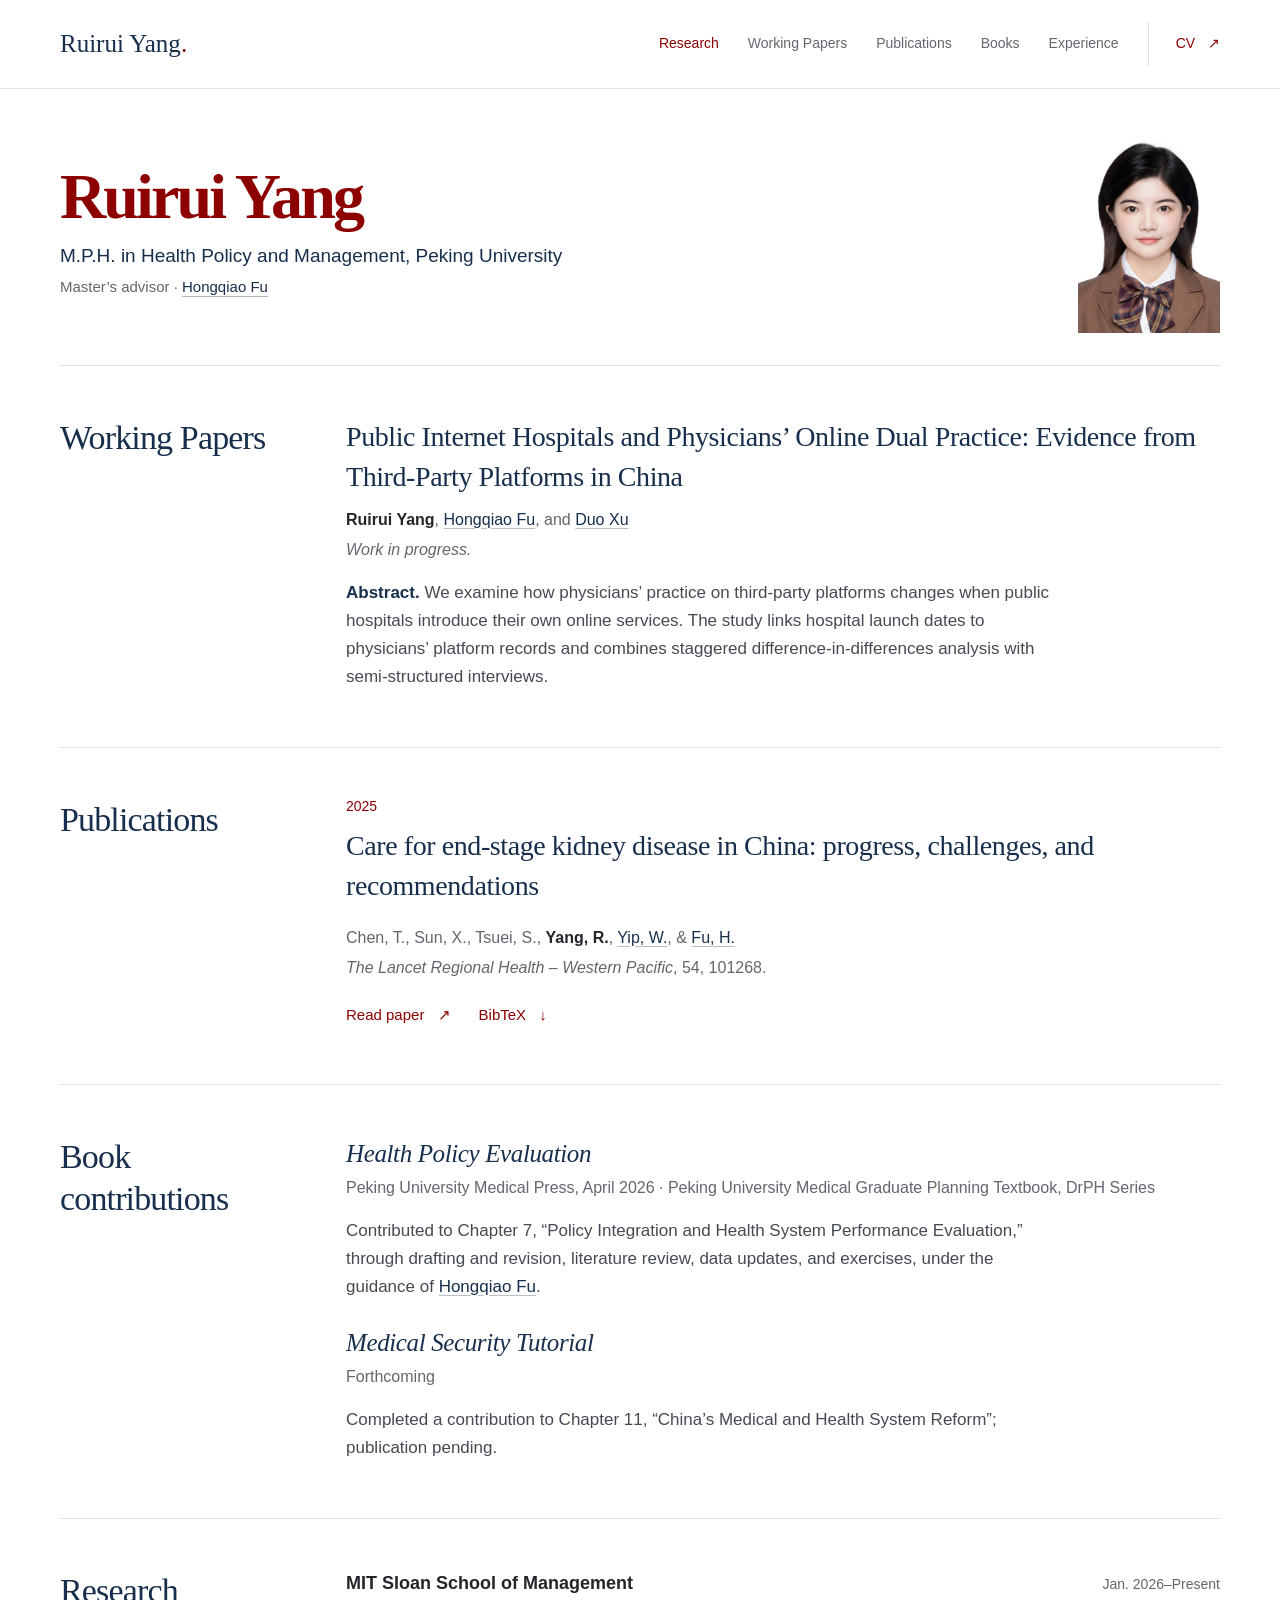
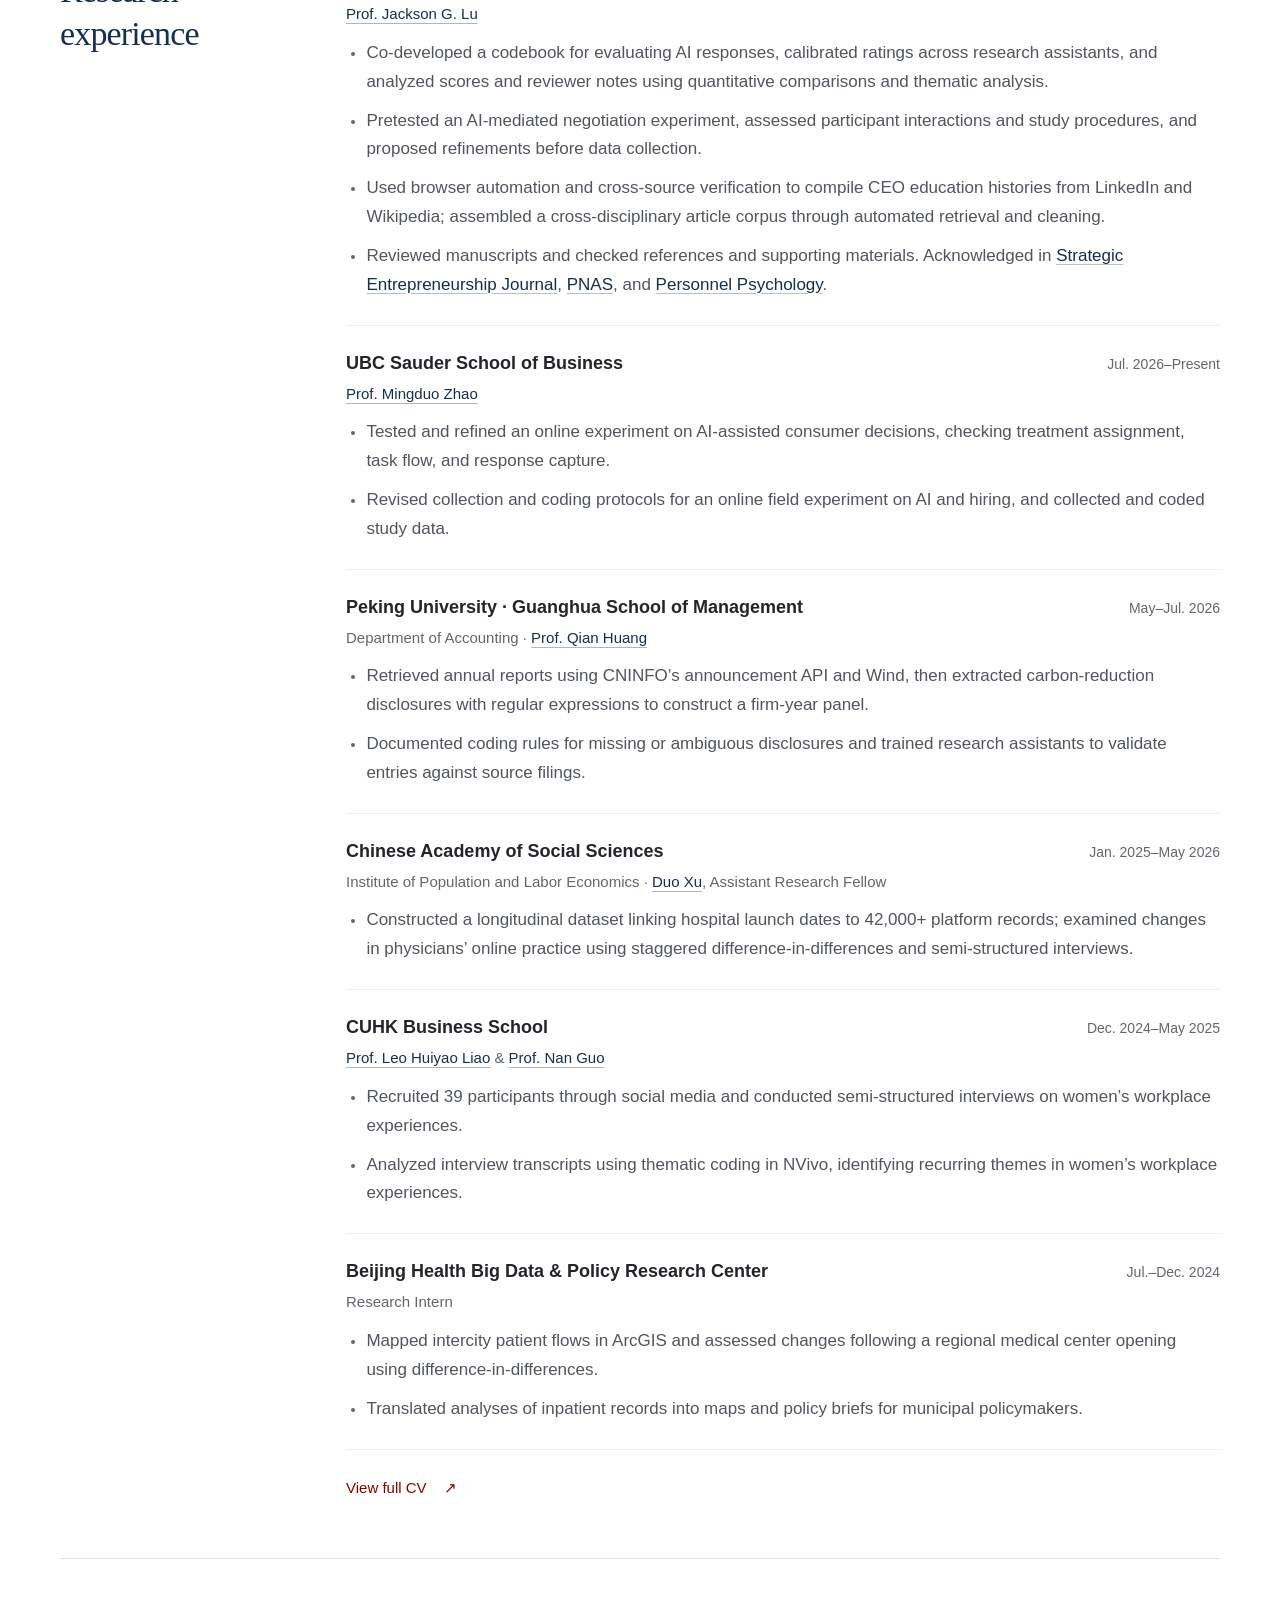
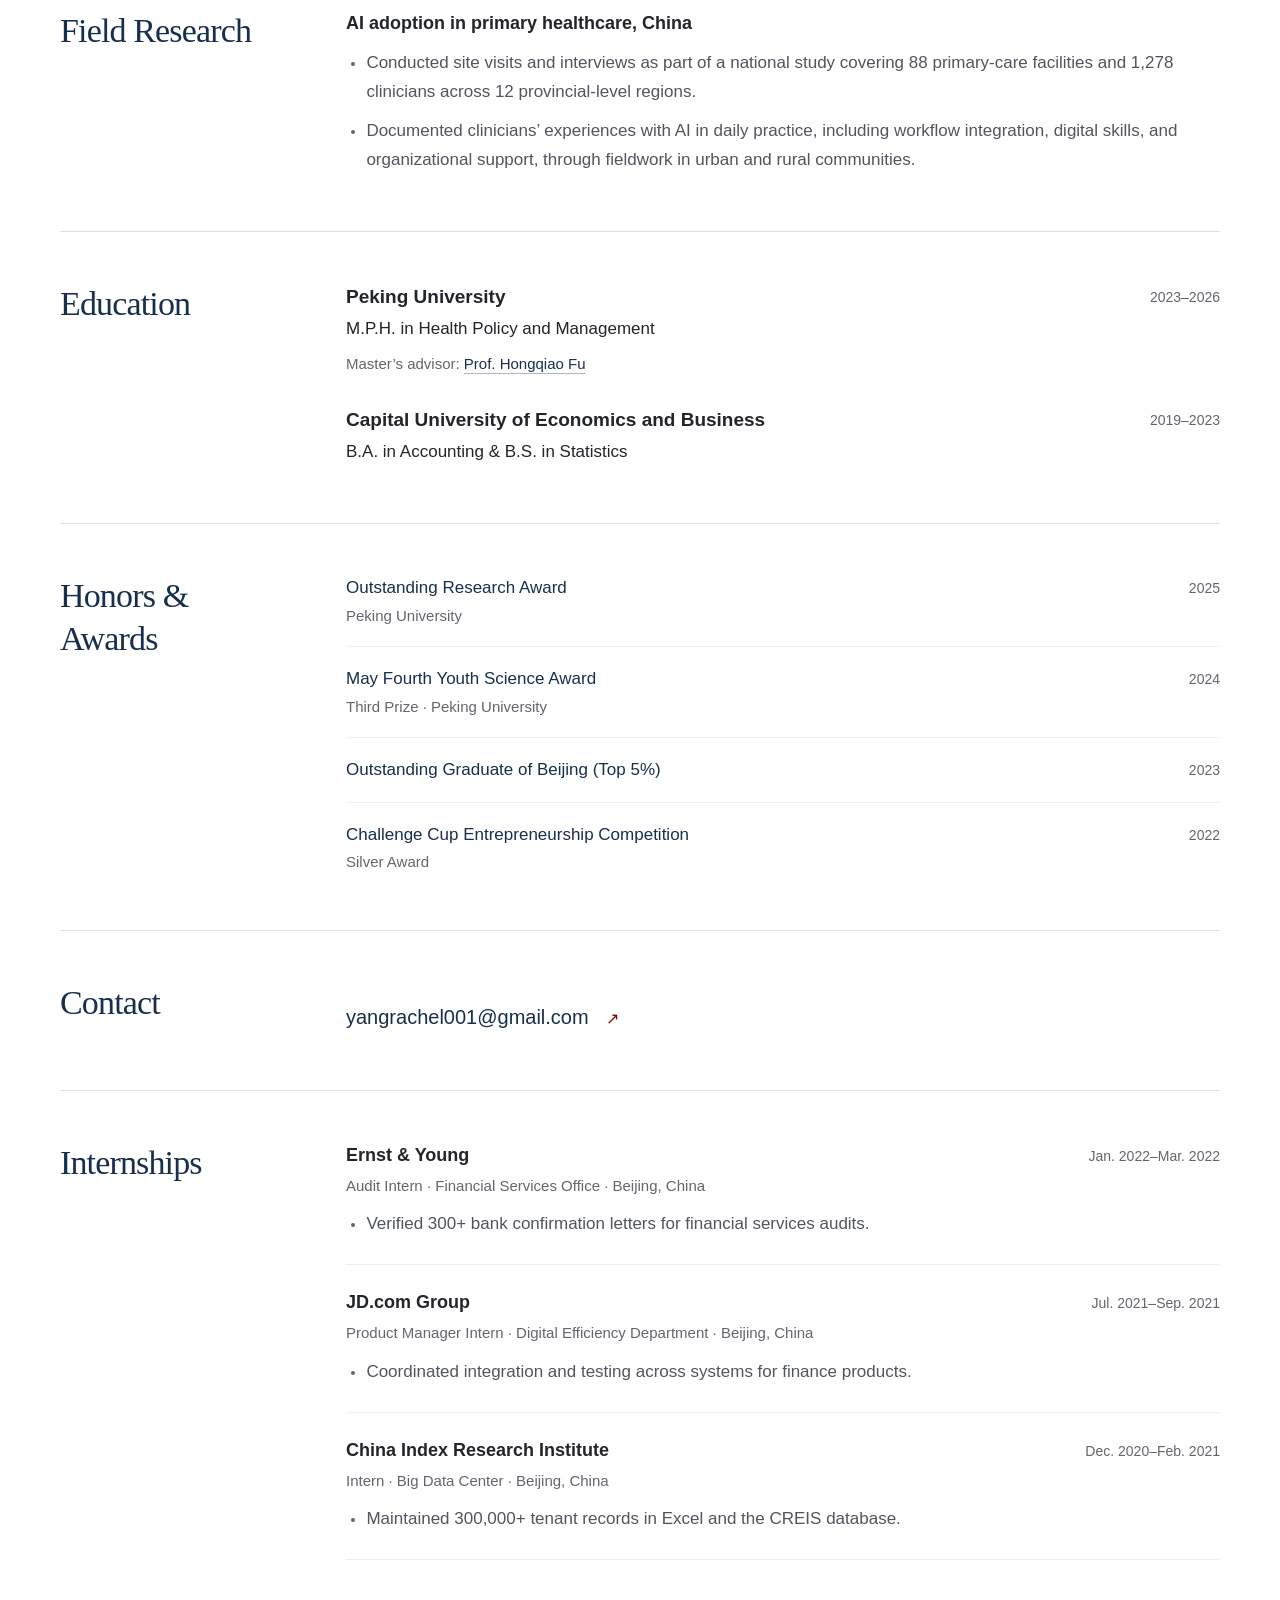
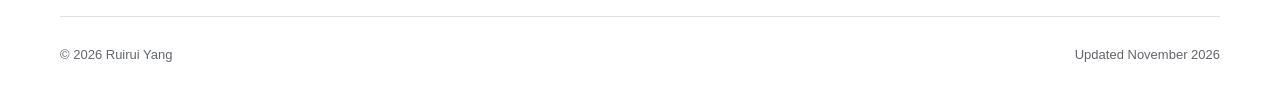
==== commit 6c43066a: "Refine research descriptions and CV layout" ====
--- a/index.html
+++ b/index.html
@@ -28,7 +28,7 @@
         <a href="#publications">Publications</a>
         <a href="#book-chapters">Books</a>
         <a href="#experience">Experience</a>
-        <a class="nav-cv" href="cv.html" target="_blank" rel="noopener">CV <span aria-hidden="true">↗</span><span class="sr-only"> (opens in a new tab)</span></a>
+        <a class="nav-cv" href="cv.html?v=a7d59765925c" target="_blank" rel="noopener">CV <span aria-hidden="true">↗</span><span class="sr-only"> (opens in a new tab)</span></a>
       </nav>
     </div>
   </header>
@@ -48,7 +48,7 @@
         <h3 id="hospital-paper">Public Internet Hospitals and Physicians’ Online Dual Practice: Evidence from Third-Party Platforms in China</h3>
         <p class="authors"><strong>Ruirui Yang</strong>, <a href="https://sph.pku.edu.cn/info/1652/4304.htm">Hongqiao Fu</a>, and <a href="http://iple.cssn.cn/kydw/tx/xd/">Duo Xu</a></p>
         <p class="journal"><em>Work in progress.</em></p>
-        <p class="paper-abstract"><b>Abstract.</b> We examine how physicians’ practice on third-party platforms changes when public hospitals introduce their own online services.</p>
+        <p class="paper-abstract"><b>Abstract.</b> We examine how physicians’ practice on third-party platforms changes when public hospitals introduce their own online services.<span> The study links hospital launch dates to physicians’ platform records and combines staggered difference-in-differences analysis with semi-structured interviews.</span></p>
       </article>
     </section>
 
@@ -105,7 +105,7 @@
           <div class="entry"><h3>Peking University · Guanghua School of Management</h3><p class="date">May–Jul. 2026</p></div>
           <p class="mentor">Department of Accounting · <a href="https://en.gsm.pku.edu.cn/faculty/qhuang/" target="_blank" rel="noopener">Prof. Qian Huang<span class="sr-only"> (opens in a new tab)</span></a></p>
           <ul>
-            <li>Retrieved annual reports through CNINFO’s announcement API and extracted carbon-reduction disclosures using regular expressions to construct a firm-year panel.</li>
+            <li>Retrieved annual reports using CNINFO’s announcement API and Wind, then extracted carbon-reduction disclosures with regular expressions to construct a firm-year panel.</li>
             <li>Documented coding rules for missing or ambiguous disclosures and trained research assistants to validate entries against source filings.</li>
           </ul>
         </article>
@@ -113,7 +113,7 @@
           <div class="entry"><h3>Chinese Academy of Social Sciences</h3><p class="date">Jan. 2025–May 2026</p></div>
           <p class="mentor">Institute of Population and Labor Economics · <a href="http://iple.cssn.cn/kydw/tx/xd/" target="_blank" rel="noopener">Duo Xu<span class="sr-only"> (opens in a new tab)</span></a>, Assistant Research Fellow</p>
           <ul>
-            <li>Linked hospital launch dates to physicians’ platform records and analyzed changes in online practice using staggered difference-in-differences and semi-structured interviews.</li>
+            <li>Constructed a longitudinal dataset linking hospital launch dates to 42,000+ platform records; examined changes in physicians’ online practice using staggered difference-in-differences and semi-structured interviews.</li>
           </ul>
         </article>
         <article class="appointment">
@@ -121,17 +121,17 @@
           <p class="mentor"><a href="https://www.bschool.cuhk.edu.hk/staff/liao-huiyao/" target="_blank" rel="noopener">Prof. Leo Huiyao Liao<span class="sr-only"> (opens in a new tab)</span></a> &amp; <a href="https://www.bschool.cuhk.edu.hk/staff/guo-nan/" target="_blank" rel="noopener">Prof. Nan Guo<span class="sr-only"> (opens in a new tab)</span></a></p>
           <ul>
             <li>Recruited 39 participants through social media and conducted semi-structured interviews on women’s workplace experiences.</li>
-            <li>Applied thematic coding in NVivo to identify patterns across participants’ accounts.</li>
+            <li>Analyzed interview transcripts using thematic coding in NVivo, identifying recurring themes in women’s workplace experiences.</li>
           </ul>
         </article>
         <article class="appointment">
           <div class="entry"><h3>Beijing Health Big Data &amp; Policy Research Center</h3><p class="date">Jul.–Dec. 2024</p></div>
-          <ul>
+          <p class="mentor">Research Intern</p><ul>
             <li>Mapped intercity patient flows in ArcGIS and assessed changes following a regional medical center opening using difference-in-differences.</li>
             <li>Translated analyses of inpatient records into maps and policy briefs for municipal policymakers.</li>
           </ul>
         </article>
-        <a class="text-link full-cv-link" href="cv.html" target="_blank" rel="noopener">View full CV <span aria-hidden="true">↗</span><span class="sr-only"> (opens in a new tab)</span></a>
+        <a class="text-link full-cv-link" href="cv.html?v=a7d59765925c" target="_blank" rel="noopener">View full CV <span aria-hidden="true">↗</span><span class="sr-only"> (opens in a new tab)</span></a>
       </div>
     </section>
 
@@ -153,7 +153,7 @@
       <div class="section-heading"><h2 id="education-title">Education</h2></div>
       <div class="section-content education-list">
         <article class="entry"><div><h3>Peking University</h3><p>M.P.H. in Health Policy and Management</p><p class="mentor">Master’s advisor: <a href="https://sph.pku.edu.cn/info/1652/4304.htm" target="_blank" rel="noopener">Prof. Hongqiao Fu<span class="sr-only"> (opens in a new tab)</span></a></p></div><p class="date">2023–2026</p></article>
-        <article class="entry"><div><h3>Capital University of Economics and Business</h3><p>B.A. in Accounting and B.S. in Statistics</p></div><p class="date">2019–2023</p></article>
+        <article class="entry"><div><h3>Capital University of Economics and Business</h3><p>B.A. in Accounting &amp; B.S. in Statistics</p></div><p class="date">2019–2023</p></article>
       </div>
     </section>
 
@@ -163,7 +163,7 @@
       <ul class="section-content honors-list">
         <li class="award-entry"><div><h3>Outstanding Research Award</h3><p>Peking University</p></div><time datetime="2025">2025</time></li>
         <li class="award-entry"><div><h3>May Fourth Youth Science Award</h3><p>Third Prize · Peking University</p></div><time datetime="2024">2024</time></li>
-        <li class="award-entry"><div><h3>Outstanding Graduate of Beijing</h3><p>Top 5%</p></div><time datetime="2023">2023</time></li>
+        <li class="award-entry"><div><h3>Outstanding Graduate of Beijing (Top 5%)</h3></div><time datetime="2023">2023</time></li>
         <li class="award-entry"><div><h3>Challenge Cup Entrepreneurship Competition</h3><p>Silver Award</p></div><time datetime="2022">2022</time></li>
       </ul>
     </section>
